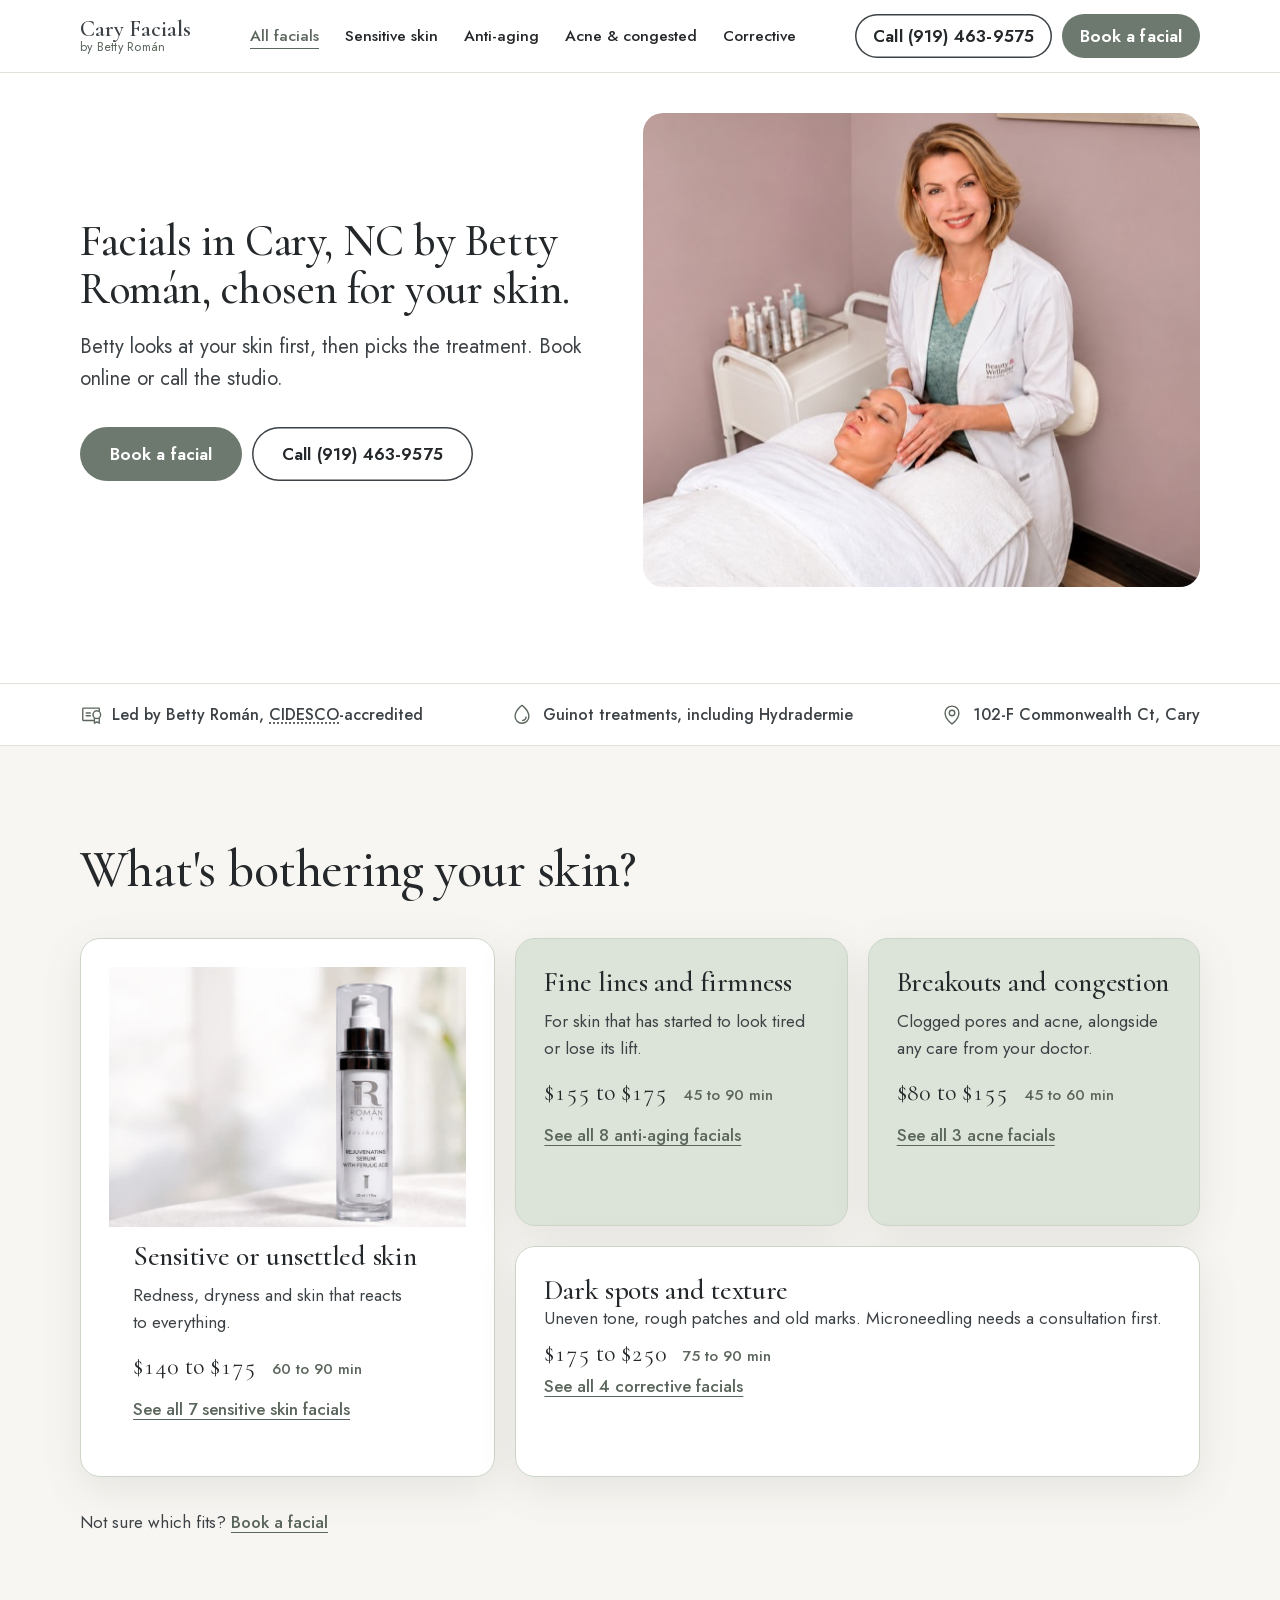
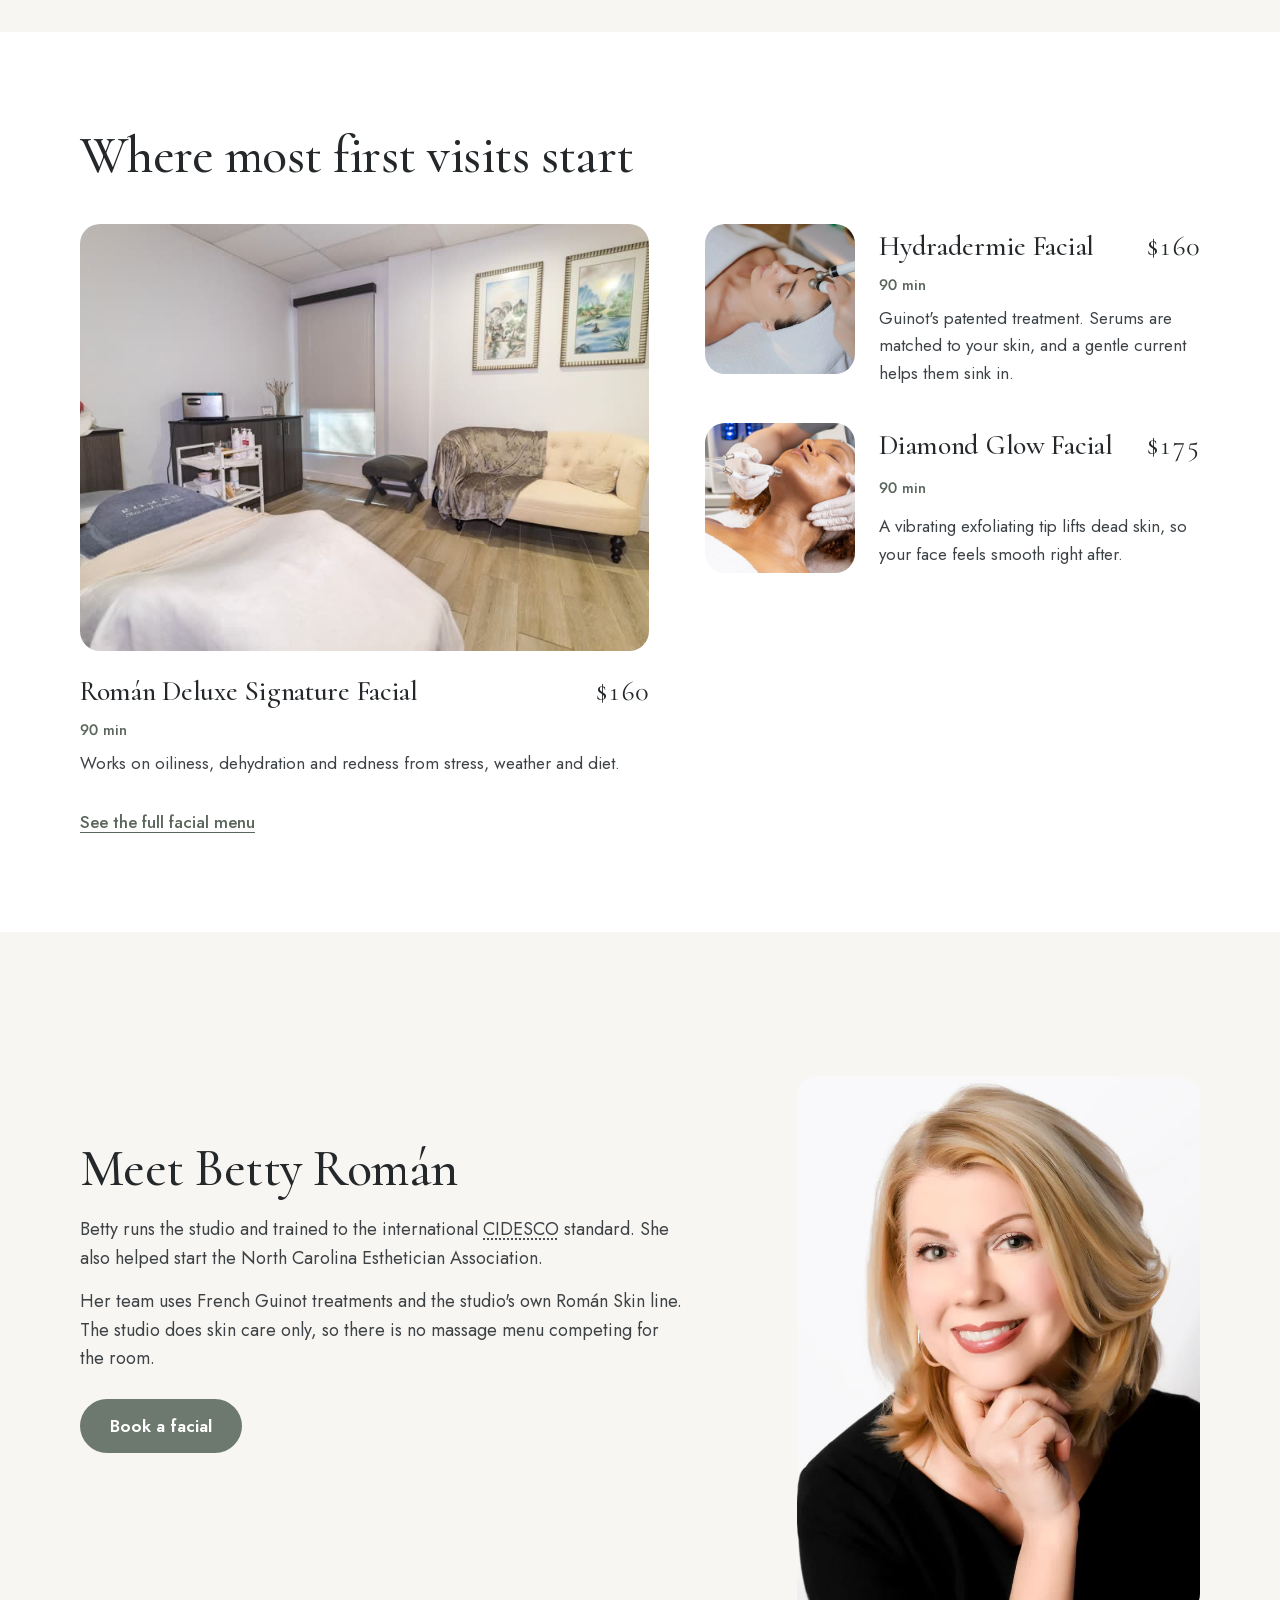
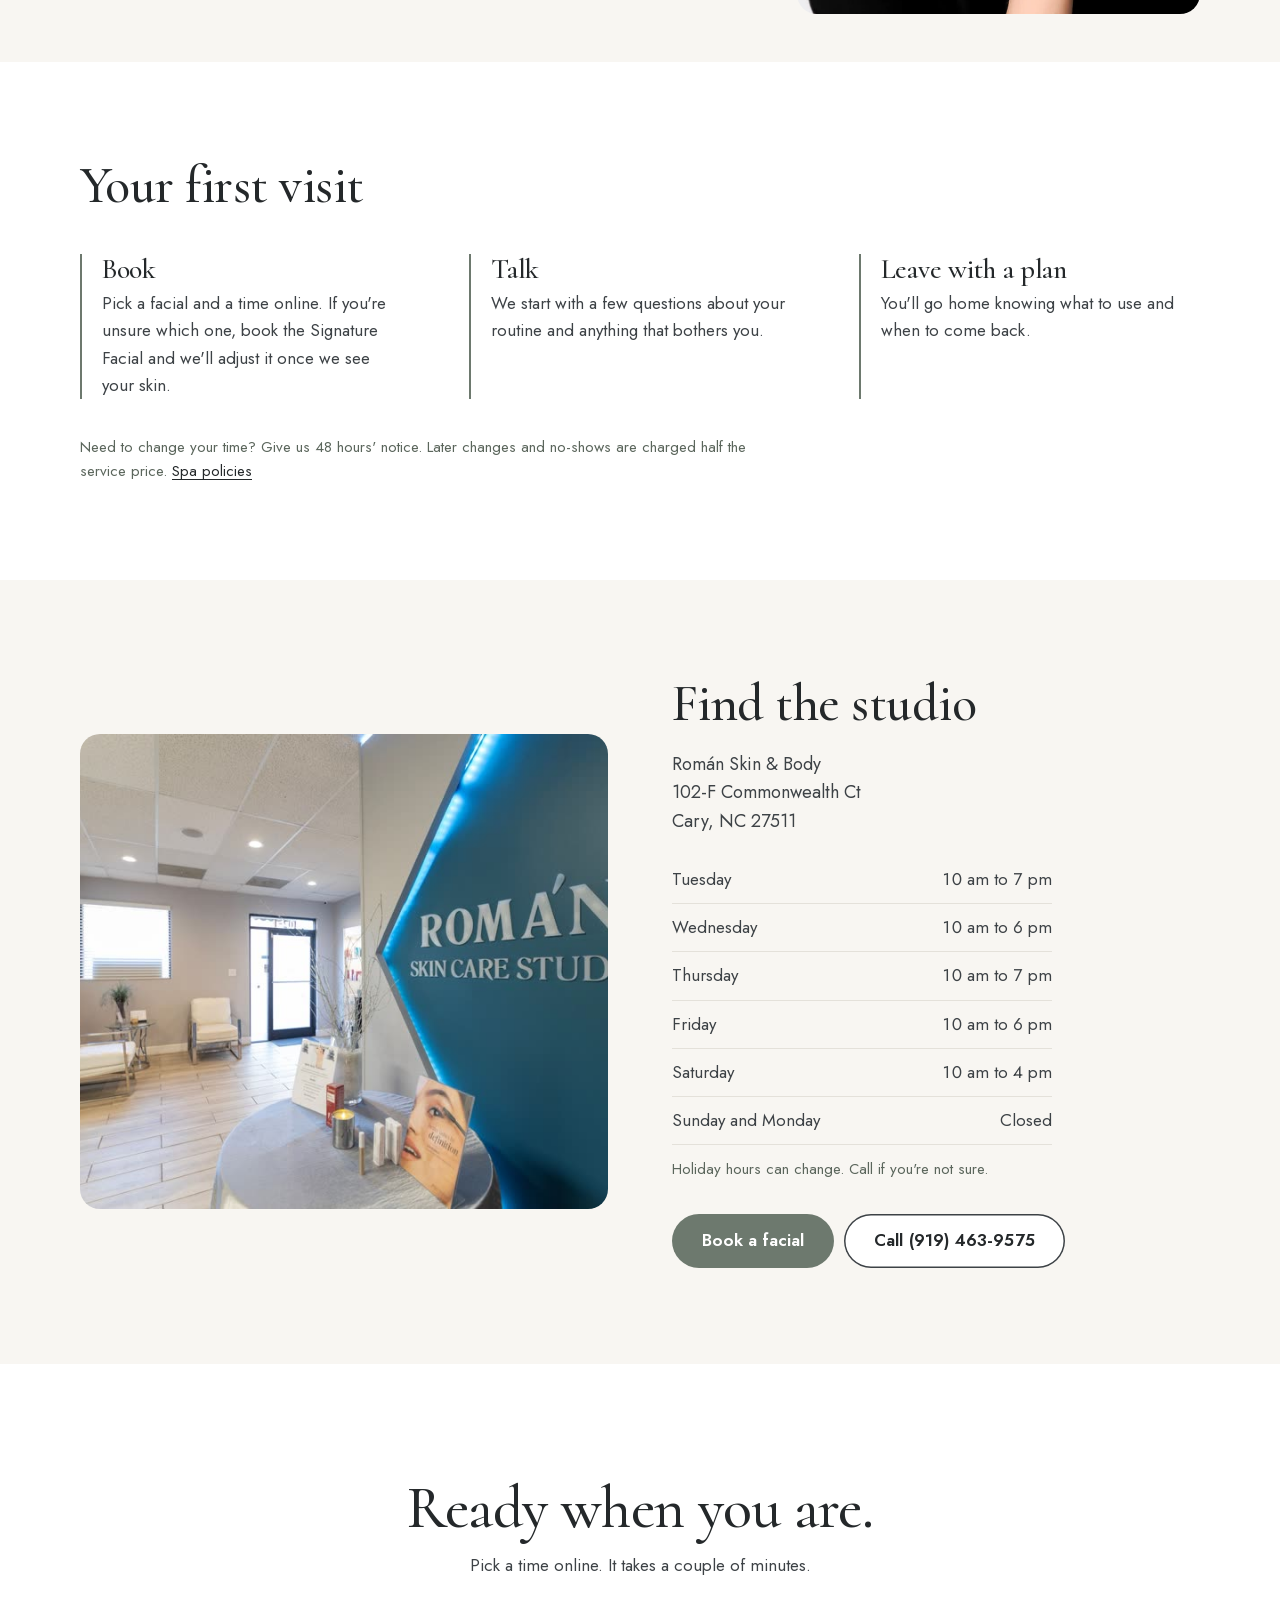
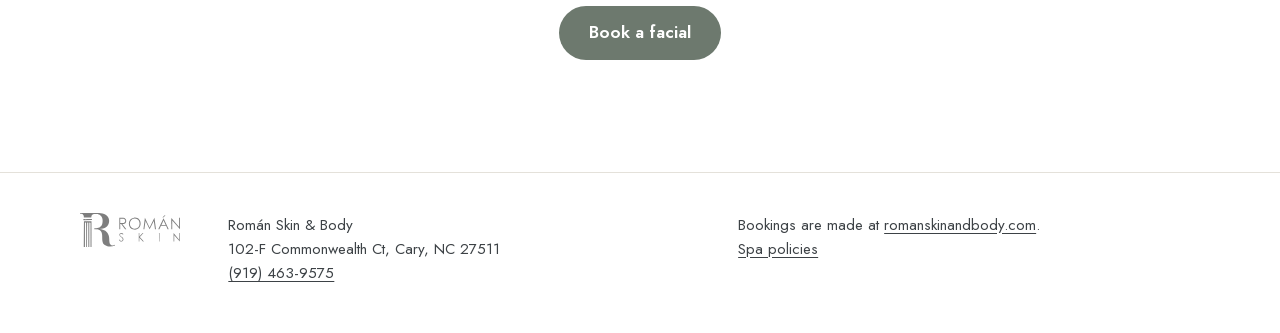
==== index.html @ 6d71d572 "New home hero photo of Betty; rebrand marks to "by Betty Román" - Home hero, preload and og:image us" ====
<!doctype html>
<html lang="en">
<head>
<meta charset="utf-8">
<script async src="https://www.googletagmanager.com/gtag/js?id=G-Q53BD5KMHZ"></script>
<script>window.dataLayer=window.dataLayer||[];function gtag(){dataLayer.push(arguments);}gtag("js",new Date());gtag("config","G-Q53BD5KMHZ");</script>
<meta name="viewport" content="width=device-width, initial-scale=1, viewport-fit=cover">
<title>Facials in Cary, NC | Cary Facials</title>
<meta name="description" content="20 professional facials in Cary, NC for sensitive skin, anti-aging, acne and resurfacing. See times and prices, then book at Román Skin &amp; Body, 102-F Commonwealth Ct.">
<link rel="canonical" href="https://caryfacials.com/">
<meta name="theme-color" content="#FFFFFF">
<meta property="og:type" content="website">
<meta property="og:site_name" content="Cary Facials by Betty Román">
<meta property="og:title" content="Facials in Cary, NC | Cary Facials">
<meta property="og:description" content="20 professional facials in Cary, NC for sensitive skin, anti-aging, acne and resurfacing. See times and prices, then book at Román Skin &amp; Body, 102-F Commonwealth Ct.">
<meta property="og:image" content="https://caryfacials.com/img/betty-facial-1600.jpg">
<meta property="og:url" content="https://caryfacials.com/">
<link rel="icon" href="/favicon.svg" type="image/svg+xml">
<link rel="preload" href="/fonts/cormorant.woff2" as="font" type="font/woff2" crossorigin>
<link rel="preload" href="/fonts/jost.woff2" as="font" type="font/woff2" crossorigin>
<link rel="preload" as="image" href="/img/betty-facial-800.jpg" imagesrcset="/img/betty-facial-800.jpg 800w, /img/betty-facial-1600.jpg 1597w" imagesizes="(min-width: 1024px) 56vw, 100vw">
<link rel="stylesheet" href="/style.css">
<link rel="stylesheet" href="/nav.css">
<script src="/nav.js" defer></script>
<script>document.documentElement.classList.add("js")</script>
<script type="application/ld+json">{"@context": "https://schema.org", "@graph": [{"@type": "WebSite", "@id": "https://caryfacials.com/#website", "name": "Cary Facials by Betty Román", "alternateName": "Cary Facials", "url": "https://caryfacials.com/", "publisher": {"@id": "https://caryfacials.com/#spa"}}, {"@type": "Person", "@id": "https://caryfacials.com/#betty", "name": "Betty Román", "jobTitle": "Founder and esthetician", "image": "https://caryfacials.com/img/betty-roman-800.jpg", "worksFor": {"@id": "https://caryfacials.com/#spa"}}]}</script>
<script type="application/ld+json">{"@context": "https://schema.org", "@type": "DaySpa", "@id": "https://caryfacials.com/#spa", "name": "Román Skin & Body", "url": "https://www.romanskinandbody.com/", "telephone": "+1-919-463-9575", "image": "https://caryfacials.com/img/studio-entrance-1600.jpg", "address": {"@type": "PostalAddress", "streetAddress": "102-F Commonwealth Ct", "addressLocality": "Cary", "addressRegion": "NC", "postalCode": "27511", "addressCountry": "US"}, "openingHoursSpecification": [{"@type": "OpeningHoursSpecification", "dayOfWeek": "Tuesday", "opens": "10:00", "closes": "19:00"}, {"@type": "OpeningHoursSpecification", "dayOfWeek": "Wednesday", "opens": "10:00", "closes": "18:00"}, {"@type": "OpeningHoursSpecification", "dayOfWeek": "Thursday", "opens": "10:00", "closes": "19:00"}, {"@type": "OpeningHoursSpecification", "dayOfWeek": "Friday", "opens": "10:00", "closes": "18:00"}, {"@type": "OpeningHoursSpecification", "dayOfWeek": "Saturday", "opens": "10:00", "closes": "16:00"}], "priceRange": "$80–$250", "hasMap": "https://www.google.com/maps/search/?api=1&query=Rom%C3%A1n+Skin+%26+Body%2C+102-F+Commonwealth+Ct%2C+Cary%2C+NC+27511", "sameAs": ["https://www.facebook.com/romanskinandbody", "https://www.instagram.com/romanskinandbody"]}</script>
</head>
<body>

<!-- Phosphor Icons (regular), copied from @phosphor-icons/core 2.1.1 -->
<svg width="0" height="0" style="position:absolute" aria-hidden="true">
  <symbol id="i-cert" viewBox="0 0 256 256"><path d="M128,136a8,8,0,0,1-8,8H72a8,8,0,0,1,0-16h48A8,8,0,0,1,128,136Zm-8-40H72a8,8,0,0,0,0,16h48a8,8,0,0,0,0-16Zm112,65.47V224A8,8,0,0,1,220,231l-24-13.74L172,231A8,8,0,0,1,160,224V200H40a16,16,0,0,1-16-16V56A16,16,0,0,1,40,40H216a16,16,0,0,1,16,16V86.53a51.880,51.880,0,0,1,0,74.94ZM160,184V161.47A52,52,0,0,1,216,76V56H40V184Zm56-12a51.88,51.88,0,0,1-40,0v38.22l16-9.16a8,8,0,0,1,7.94,0l16,9.16Zm16-48a36,36,0,1,0-36,36A36,36,0,0,0,232,124Z"/></symbol>
  <symbol id="i-drop" viewBox="0 0 256 256"><path d="M174,47.75a254.19,254.19,0,0,0-41.45-38.3,8,8,0,0,0-9.18,0A254.19,254.19,0,0,0,82,47.750C54.51,79.32,40,112.6,40,144a88,88,0,0,0,176,0C216,112.6,201.490,79.32,174,47.75ZM128,216a72.08,72.08,0,0,1-72-72c0-57.23,55.47-105,72-118,16.53,13,72,60.75,72,118A72.08,72.08,0,0,1,128,216Zm55.89-62.66a57.6,57.6,0,0,1-46.56,46.55A8.75,8.75,0,0,1,136,200a8,8,0,0,1-1.32-15.89c16.57-2.79,30.63-16.85,33.44-33.45a8,8,0,0,1,15.78,2.68Z"/></symbol>
  <symbol id="i-pin" viewBox="0 0 256 256"><path d="M128,64a40,40,0,1,0,40,40A40,40,0,0,0,128,64Zm0,64a24,24,0,1,1,24-24A24,24,0,0,1,128,128Zm0-112a88.1,88.1,0,0,0-88,88c0,31.4,14.51,64.68,42,96.25a254.19,254.19,0,0,0,41.45,38.3,8,8,0,0,0,9.18,0A254.19,254.19,0,0,0,174,200.25c27.45-31.57,42-64.85,42-96.25A88.1,88.1,0,0,0,128,16Zm0,206c-16.53-13-72-60.75-72-118a72,72,0,0,1,144,0C200,161.23,144.53,209,128,222Z"/></symbol>
  <symbol id="i-phone" viewBox="0 0 256 256"><path d="M222.37,158.46l-47.11-21.11-.13-.06a16,16,0,0,0-15.17,1.4,8.12,8.12,0,0,0-.75.56L134.87,160c-15.42-7.49-31.34-23.29-38.830-38.51l20.78-24.710c.2-.25.39-.5.57-.77a16,16,0,0,0,1.32-15.06l0-.12L97.54,33.64a16,16,0,0,0-16.62-9.52A56.26,56.26,0,0,0,32,80c0,79.4,64.6,144,144,144a56.26,56.26,0,0,0,55.88-48.92A16,16,0,0,0,222.37,158.46ZM176,208A128.14,128.14,0,0,1,48,80,40.2,40.2,0,0,1,82.87,40a.61.61,0,0,0,0,.12l21,47L83.2,111.86a6.13,6.13,0,0,0-.57.77,16,16,0,0,0-1,15.7c9.06,18.53,27.73,37.06,46.46,46.11a16,16,0,0,0,15.750-1.14,8.44,8.44,0,0,0,.74-.56L168.89,152l47,21.05h0s.08,0,.11,0A40.21,40.21,0,0,1,176,208Z"/></symbol>
</svg>

<a class="skip" href="#main">Skip to content</a>

<header class="top">
  <div class="wrap top-in">
    <a class="mark" href="/"><span class="mark-name">Cary Facials</span><span class="mark-by">by Betty Román</span></a>
    <button class="nav-btn" type="button" aria-expanded="false" aria-controls="site-nav"><svg viewBox="0 0 24 24" aria-hidden="true"><line class="l1" x1="4" y1="8" x2="20" y2="8"/><line class="l2" x1="4" y1="16" x2="20" y2="16"/></svg><span>Menu</span></button>
    <nav class="nav" id="site-nav" aria-label="Facials">
      <ul><li><a href="/" aria-current="page">All facials</a></li><li><a href="/sensitive-skin-facials/">Sensitive skin</a></li><li><a href="/anti-aging-facials/">Anti-aging</a></li><li><a href="/acne-facials/">Acne &amp; congested</a></li><li><a href="/corrective-facials/">Corrective</a></li></ul>
      <div class="nav-cta"><a class="pill pill-line" href="tel:+19194639575" data-call="menu">Call (919) 463-9575</a><a class="pill pill-olive" href="https://www.romanskinandbody.com/pages/book-appointment?utm_source=caryfacials.com&amp;utm_medium=referral" data-book="menu">Book a facial</a></div>
    </nav>
    <div class="top-actions">
      <a class="pill pill-line hide-sm" href="tel:+19194639575" data-call="header">Call (919) 463-9575</a>
      <a class="pill pill-olive hide-sm" href="https://www.romanskinandbody.com/pages/book-appointment?utm_source=caryfacials.com&amp;utm_medium=referral" data-book="header">Book a facial</a>
    </div>
  </div>
</header>

<main id="main">

<section class="hero" id="hero">
  <div class="wrap hero-in">
    <div class="hero-photo rise">
      <img src="/img/betty-facial-800.jpg" srcset="/img/betty-facial-800.jpg 800w, /img/betty-facial-1600.jpg 1597w" sizes="(min-width: 1024px) 56vw, 100vw" width="1597" height="959" alt="Betty Román smiling beside a client during a facial in her Cary treatment room" fetchpriority="high">
    </div>
    <div class="hero-copy rise rise-2">
      <h1>Facials in Cary, NC by Betty Román, chosen for your skin.</h1>
      <p class="lede">Betty looks at your skin first, then picks the treatment. Book online or call the studio.</p>
      <div class="actions">
        <a class="pill pill-olive pill-lg" href="https://www.romanskinandbody.com/pages/book-appointment?utm_source=caryfacials.com&amp;utm_medium=referral" data-book="hero">Book a facial</a>
        <a class="pill pill-line pill-lg" href="tel:+19194639575" data-call="hero"><span class="call-long">Call (919) 463-9575</span><span class="call-short">Call</span></a>
      </div>
    </div>
  </div>
</section>

<section class="creds" aria-label="About the studio">
  <ul class="wrap creds-list">
    <li><svg class="ic" aria-hidden="true"><use href="#i-cert"/></svg><span>Led by Betty Román, <span class="tip" tabindex="0">CIDESCO<span class="tip-text" role="tooltip">CIDESCO is the international esthetics body. Its diploma is among the most rigorous skincare qualifications in the world.</span></span>-accredited</span></li>
    <li><svg class="ic" aria-hidden="true"><use href="#i-drop"/></svg>Guinot treatments, including Hydradermie</li>
    <li><svg class="ic" aria-hidden="true"><use href="#i-pin"/></svg>102-F Commonwealth Ct, Cary</li>
    <!-- Google rating slot: add a 4th <li> with the real rating, review count and a link to the Google profile. Do not use an estimate. -->
  </ul>
</section>

<section class="sec tint" aria-labelledby="needs-h">
  <div class="wrap">
    <h2 id="needs-h">What's bothering your skin?</h2>
    <div class="needs">
      <article class="need need-photo reveal">
        <img src="/img/serum-800.jpg" srcset="/img/serum-800.jpg 800w, /img/serum-1600.jpg 1536w" sizes="(min-width: 1024px) 40vw, 100vw" width="1536" height="1024" alt="" loading="lazy" decoding="async">
        <div class="need-body">
          <h3>Sensitive or unsettled skin</h3>
          <p>Redness, dryness and skin that reacts to everything.</p>
          <p class="facts">$140 to $175 <span>60 to 90 min</span></p>
          <a class="go" href="/sensitive-skin-facials/">See all 7 sensitive skin facials</a>
        </div>
      </article>
      <article class="need reveal">
        <h3>Fine lines and firmness</h3>
        <p>For skin that has started to look tired or lose its lift.</p>
        <p class="facts">$155 to $175 <span>45 to 90 min</span></p>
          <a class="go" href="/anti-aging-facials/">See all 8 anti-aging facials</a>
      </article>
      <article class="need reveal">
        <h3>Breakouts and congestion</h3>
        <p>Clogged pores and acne, alongside any care from your doctor.</p>
        <p class="facts">$80 to $155 <span>45 to 60 min</span></p>
          <a class="go" href="/acne-facials/">See all 3 acne facials</a>
      </article>
      <article class="need need-wide reveal">
        <div>
          <h3>Dark spots and texture</h3>
          <p>Uneven tone, rough patches and old marks. Microneedling needs a consultation first.</p>
          <p class="facts">$175 to $250 <span>75 to 90 min</span></p>
          <a class="go" href="/corrective-facials/">See all 4 corrective facials</a>
        </div>
      </article>
    </div>
    <p class="more">Not sure which fits? <a href="https://www.romanskinandbody.com/pages/book-appointment?utm_source=caryfacials.com&amp;utm_medium=referral" data-book="needs">Book a facial</a></p>
  </div>
</section>

<section class="sec" aria-labelledby="pop-h">
  <div class="wrap">
    <h2 id="pop-h">Where most first visits start</h2>
    <div class="pop">
      <article class="pop-main reveal">
        <img src="/img/facial-room-800.jpg" srcset="/img/facial-room-800.jpg 800w, /img/facial-room-1600.jpg 1600w" sizes="(min-width: 1024px) 50vw, 100vw" width="1600" height="1066" alt="Betty Román's facial room at the Cary studio" loading="lazy" decoding="async">
        <div class="pop-row"><h3>Román Deluxe Signature Facial</h3><p class="price">$160</p></div>
        <p class="mins">90 min</p>
        <p>Works on oiliness, dehydration and redness from stress, weather and diet.</p>
      </article>
      <div class="pop-side">
        <article class="pop-item reveal">
          <img src="/img/hydradermie-800.jpg" width="1600" height="1200" alt="An esthetician using Hydradermie rollers on a client's forehead" loading="lazy" decoding="async">
          <div class="pop-row"><h3>Hydradermie Facial</h3><p class="price">$160</p></div>
          <p class="mins">90 min</p>
          <p>Guinot's patented treatment. Serums are matched to your skin, and a gentle current helps them sink in.</p>
        </article>
        <article class="pop-item reveal">
          <img src="/img/diamond-glow-800.jpg" width="800" height="800" alt="An esthetician using a Diamond Glow wand along a client's jawline" loading="lazy" decoding="async">
          <div class="pop-row"><h3>Diamond Glow Facial</h3><p class="price">$175</p></div>
          <p class="mins">90 min</p>
          <p>A vibrating exfoliating tip lifts dead skin, so your face feels smooth right after.</p>
        </article>
      </div>
    </div>
    <p class="more"><a href="https://www.romanskinandbody.com/pages/spa-menu">See the full facial menu</a></p>
  </div>
</section>

<section class="sec tint" aria-labelledby="betty-h">
  <div class="wrap betty">
    <div class="betty-photo reveal">
      <img src="/img/betty-roman-800.jpg" width="900" height="1350" alt="Portrait of Betty Román, founder of Román Skin &amp; Body" loading="lazy" decoding="async">
    </div>
    <div class="betty-copy">
      <h2 id="betty-h">Meet Betty Román</h2>
      <p>Betty runs the studio and trained to the international <span class="tip" tabindex="0">CIDESCO<span class="tip-text" role="tooltip">CIDESCO is the international esthetics body. Its diploma is among the most rigorous skincare qualifications in the world.</span></span> standard. She also helped start the North Carolina Esthetician Association.</p>
      <p>Her team uses French Guinot treatments and the studio's own Román Skin line. The studio does skin care only, so there is no massage menu competing for the room.</p>
      <a class="pill pill-olive pill-lg" href="https://www.romanskinandbody.com/pages/book-appointment?utm_source=caryfacials.com&amp;utm_medium=referral" data-book="betty">Book a facial</a>
    </div>
  </div>
</section>

<section class="sec" aria-labelledby="first-h">
  <div class="wrap">
    <h2 id="first-h">Your first visit</h2>
    <ol class="steps">
      <li class="reveal"><h3>Book</h3><p>Pick a facial and a time online. If you're unsure which one, book the Signature Facial and we'll adjust it once we see your skin.</p></li>
      <li class="reveal"><h3>Talk</h3><p>We start with a few questions about your routine and anything that bothers you.</p></li>
      <li class="reveal"><h3>Leave with a plan</h3><p>You'll go home knowing what to use and when to come back.</p></li>
    </ol>
    <p class="policy">Need to change your time? Give us 48 hours' notice. Later changes and no-shows are charged half the service price. <a href="https://www.romanskinandbody.com/pages/spa-policies">Spa policies</a></p>
  </div>
</section>

<section class="sec tint" aria-labelledby="visit-h">
  <div class="wrap visit">
    <div class="visit-photo reveal">
      <img src="/img/studio-entrance-800.jpg" srcset="/img/studio-entrance-800.jpg 800w, /img/studio-entrance-1600.jpg 1600w" sizes="(min-width: 1024px) 50vw, 100vw" width="1600" height="1066" alt="Entrance to the Román Skin &amp; Body studio on Commonwealth Ct" loading="lazy" decoding="async">
    </div>
    <div class="visit-copy">
      <h2 id="visit-h">Find the studio</h2>
      <p class="addr"><a href="https://www.google.com/maps/search/?api=1&amp;query=Rom%C3%A1n+Skin+%26+Body%2C+102-F+Commonwealth+Ct%2C+Cary%2C+NC+27511">Román Skin &amp; Body<br>102-F Commonwealth Ct<br>Cary, NC 27511</a></p>
      <table class="hours">
        <caption class="sr">Opening hours</caption>
        <tbody>
          <tr><th scope="row">Tuesday</th><td>10 am to 7 pm</td></tr>
          <tr><th scope="row">Wednesday</th><td>10 am to 6 pm</td></tr>
          <tr><th scope="row">Thursday</th><td>10 am to 7 pm</td></tr>
          <tr><th scope="row">Friday</th><td>10 am to 6 pm</td></tr>
          <tr><th scope="row">Saturday</th><td>10 am to 4 pm</td></tr>
          <tr><th scope="row">Sunday and Monday</th><td>Closed</td></tr>
        </tbody>
      </table>
      <p class="note">Holiday hours can change. Call if you're not sure.</p>
      <div class="actions">
        <a class="pill pill-olive pill-lg" href="https://www.romanskinandbody.com/pages/book-appointment?utm_source=caryfacials.com&amp;utm_medium=referral" data-book="visit">Book a facial</a>
        <a class="pill pill-line pill-lg" href="tel:+19194639575" data-call="visit"><span class="call-long">Call (919) 463-9575</span><span class="call-short">Call</span></a>
      </div>
    </div>
  </div>
</section>

<section class="sec final" id="final" aria-labelledby="final-h">
  <div class="wrap">
    <h2 id="final-h">Ready when you are.</h2>
    <p>Pick a time online. It takes a couple of minutes.</p>
    <a class="pill pill-olive pill-lg" href="https://www.romanskinandbody.com/pages/book-appointment?utm_source=caryfacials.com&amp;utm_medium=referral" data-book="final">Book a facial</a>
  </div>
</section>

</main>

<footer class="foot" id="foot">
  <div class="wrap foot-in">
    <a class="logo" href="https://www.romanskinandbody.com/"><img src="/img/roman-logo.svg" width="118" height="40" alt="Román Skin &amp; Body" loading="lazy"></a>
    <p>Román Skin &amp; Body<br>102-F Commonwealth Ct, Cary, NC 27511<br><a href="tel:+19194639575" data-call="footer">(919) 463-9575</a></p>
    <p>Bookings are made at <a href="https://www.romanskinandbody.com/pages/book-appointment?utm_source=caryfacials.com&amp;utm_medium=referral" data-book="footer">romanskinandbody.com</a>.<br><a href="https://www.romanskinandbody.com/pages/spa-policies">Spa policies</a></p>
  </div>
</footer>

<div class="dock" id="dock" aria-hidden="true">
  <a class="pill pill-olive pill-lg" href="https://www.romanskinandbody.com/pages/book-appointment?utm_source=caryfacials.com&amp;utm_medium=referral" data-book="sticky" tabindex="-1">Book a facial</a>
  <a class="dock-call" href="tel:+19194639575" data-call="sticky" tabindex="-1" aria-label="Call (919) 463-9575"><svg class="ic" aria-hidden="true"><use href="#i-phone"/></svg></a>
</div>

<script>
(function () {
  // Analytics: one listener for every booking and call link.
  document.addEventListener("click", function (e) {
    var a = e.target.closest("a[data-book], a[data-call]");
    if (!a || typeof gtag !== "function") return;
    if (a.dataset.book) gtag("event", "book_click", { location: a.dataset.book });
    else gtag("event", "call_click", { location: a.dataset.call });
  });

  if (!("IntersectionObserver" in window)) return;

  // Fade cards in once as they enter the viewport.
  var io = new IntersectionObserver(function (entries) {
    entries.forEach(function (en) {
      if (en.isIntersecting) { en.target.classList.add("in"); io.unobserve(en.target); }
    });
  }, { rootMargin: "0px 0px -10% 0px" });
  document.querySelectorAll(".reveal").forEach(function (el) { io.observe(el); });

  // CIDESCO tooltips: fixed-position so the scrolling creds strip can't clip them; kept inside the viewport.
document.querySelectorAll(".tip").forEach(function (t) {
  var tx = t.querySelector(".tip-text");
  function fit() {
    var r = t.getBoundingClientRect(), vw = document.documentElement.clientWidth;
    tx.style.left = Math.max(12, Math.min(r.left, vw - 12 - tx.offsetWidth)) + "px";
    tx.style.top = (r.top - tx.offsetHeight - 8) + "px";
  }
  t.addEventListener("mouseenter", fit);
  t.addEventListener("focus", fit);
});
addEventListener("scroll", function () { var a = document.activeElement; if (a && a.classList.contains("tip")) a.blur(); }, { passive: true });
// Mobile booking bar: show once the hero is gone, hide over the final CTA and footer.
  var dock = document.getElementById("dock");
  var state = { hero: true, end: false };
  function sync() {
    var on = !state.hero && !state.end;
    dock.classList.toggle("on", on);
    dock.setAttribute("aria-hidden", on ? "false" : "true");
    dock.querySelectorAll("a").forEach(function (a) { a.tabIndex = on ? 0 : -1; });
  }
  new IntersectionObserver(function (en) { state.hero = en[0].isIntersecting; sync(); })
    .observe(document.getElementById("hero"));
  var endSeen = new Set();
  var endIo = new IntersectionObserver(function (entries) {
    entries.forEach(function (en) { en.isIntersecting ? endSeen.add(en.target) : endSeen.delete(en.target); });
    state.end = endSeen.size > 0; sync();
  });
  endIo.observe(document.getElementById("final"));
  endIo.observe(document.getElementById("foot"));
})();
</script>
</body>
</html>
---- style.css ----
/* Shared site styles (home + category pages). Mobile first; desktop from 1024px. */

@font-face {
  font-family: "Cormorant";
  src: url("/fonts/cormorant.woff2") format("woff2");
  font-weight: 300 700;
  font-display: swap;
}
@font-face {
  font-family: "Jost";
  src: url("/fonts/jost.woff2") format("woff2");
  font-weight: 100 900;
  font-display: swap;
}

:root {
  --white: #FFFFFF;
  --ivory: #F8F6F2;
  --mist: #E9EDE6;
  --line: #E4E1DA;
  --ink: #3D4246;
  --ink-deep: #24282A;
  --olive: #6D796E;        /* published brand olive: buttons and large type only */
  --olive-text: #5B665C;   /* olive at body-text size (5.6:1) */
  --olive-hover: #4A544B;
  --serif: "Cormorant", "Cormorant Garamond", Georgia, serif;
  --sans: "Jost", Futura, "Avenir Next", system-ui, sans-serif;
  --gutter: 20px;
  --sec: 56px;
  --r: 20px;
  --ease: cubic-bezier(.16, 1, .3, 1);
}

*, *::before, *::after { box-sizing: border-box; }
html { -webkit-text-size-adjust: 100%; scroll-padding-top: 80px; }
body {
  margin: 0;
  background: var(--white);
  color: var(--ink);
  font: 400 1.0625rem/1.6 var(--sans);
  -webkit-font-smoothing: antialiased;
}
img { display: block; max-width: 100%; height: auto; }
a { color: inherit; }
h1, h2, h3 {
  font-family: var(--serif);
  font-weight: 500;
  color: var(--ink-deep);
  line-height: 1.08;
  letter-spacing: -0.01em;
  margin: 0;
  text-wrap: balance;
}
p { margin: 0; text-wrap: pretty; }
::selection { background: var(--mist); }
:focus-visible { outline: 2px solid var(--ink-deep); outline-offset: 3px; }

.wrap { width: 100%; max-width: 1200px; margin-inline: auto; padding-inline: var(--gutter); }
.sr { position: absolute; width: 1px; height: 1px; overflow: hidden; clip: rect(0 0 0 0); white-space: nowrap; }
.skip { position: absolute; left: 12px; top: -60px; z-index: 30; background: var(--ink-deep); color: var(--white); padding: 10px 16px; border-radius: 999px; }
.skip:focus { top: 12px; }
.ic { width: 22px; height: 22px; flex: none; fill: var(--olive-text); }

/* Pills. White on brand olive #6D796E is 4.55:1 (passes WCAG AA).
   On ivory it drops to 4.2:1, so olive text on ivory uses --olive-text. */
.pill {
  display: inline-flex; align-items: center; justify-content: center;
  min-height: 48px; padding: 0 22px;
  border-radius: 999px;
  font: 600 1.0625rem/1 var(--sans);
  letter-spacing: 0.005em;
  text-decoration: none; white-space: nowrap;
  transition: background-color .2s var(--ease), color .2s var(--ease), transform .15s var(--ease);
}
.pill:active { transform: scale(0.98); }
.pill-lg { min-height: 54px; padding: 0 30px; }
.pill-olive { background: var(--olive); color: var(--white); }
.pill-olive:hover { background: var(--olive-hover); }
.pill-line { background: var(--white); color: var(--ink-deep); box-shadow: inset 0 0 0 1.5px var(--ink); }
.pill-line:hover { background: var(--mist); }
.call-short { display: none; }

/* Header */
.top {
  position: sticky; top: 0; z-index: 20;
  background: rgb(255 255 255 / .92);
  -webkit-backdrop-filter: saturate(160%) blur(12px);
  backdrop-filter: saturate(160%) blur(12px);
  border-bottom: 1px solid var(--line);
}
.top-in { display: flex; align-items: center; justify-content: space-between; height: 64px; gap: 12px; }
.mark { display: flex; flex-direction: column; text-decoration: none; line-height: 1.1; color: var(--ink); }
.mark-name { font: 600 1.45rem/1 var(--serif); }
.mark-by { font-size: .78rem; color: var(--olive-text); letter-spacing: .02em; }
.top-actions { display: flex; gap: 10px; }
.top .pill { min-height: 44px; padding: 0 18px; }
.hide-sm { display: none; }

/* Hero */
.hero { padding: 16px 0 var(--sec); }
.hero-in { display: grid; gap: 22px; }
.hero-photo img {
  width: 100%; aspect-ratio: 16 / 10; object-fit: cover; object-position: 68% 40%;
  border-radius: var(--r);
}
h1 { font-size: clamp(2.1rem, 7.6vw, 3rem); }
.lede { margin-top: 12px; font-size: 1.125rem; max-width: 30em; }
.actions { display: flex; flex-direction: column; gap: 10px; margin-top: 22px; }

/* Credentials */
.creds { border-block: 1px solid var(--line); }
.creds-list {
  list-style: none; margin: 0 auto; padding-block: 14px;
  display: flex; gap: 10px; overflow-x: auto; scroll-snap-type: x mandatory;
  scrollbar-width: none;
}
.creds-list::-webkit-scrollbar { display: none; }
.creds-list li {
  flex: none; scroll-snap-align: start;
  display: flex; align-items: center; gap: 10px;
  padding: 10px 16px; border-radius: 999px; background: var(--ivory);
  font-size: 0.95rem; font-weight: 500; white-space: nowrap;
}

/* Tap/hover/focus tooltip (focusable span, so a tap on mobile opens it) */
.tip { text-decoration: underline dotted; text-underline-offset: 3px; cursor: pointer; }
.tip-text {
  position: fixed; left: 0; top: 0; z-index: 30;
  width: max-content; max-width: min(260px, 70vw); padding: 10px 14px; border-radius: 12px;
  background: var(--ink-deep); color: var(--white); font: 400 .875rem/1.45 var(--sans); white-space: normal;
  opacity: 0; visibility: hidden; transition: opacity .15s;
}
.tip:hover .tip-text, .tip:focus .tip-text { opacity: 1; visibility: visible; }

/* Sections */
.sec { padding-block: var(--sec); }
.tint { background: var(--ivory); }
h2 { font-size: clamp(2.1rem, 6.5vw, 3.25rem); margin-bottom: 28px; }
h3 { font-size: 1.75rem; }
.facts, .mins, .price { font-variant-numeric: tabular-nums; white-space: nowrap; }

/* Skin needs */
.needs { display: grid; gap: 14px; }
.need {
  display: flex; flex-direction: column; align-items: flex-start; gap: 10px;
  padding: 24px; border-radius: var(--r);
  background: #DCE3D8; /* deeper sage so it separates from the ivory section; olive-text still 4.58:1 */
  border: 1px solid #CCD5C8;
  box-shadow: 0 12px 40px rgb(91 102 92 / .12);
}
.need .facts { font-family: var(--serif); font-size: 1.5rem; color: var(--ink-deep); margin-top: 2px; }
.need .facts span { font: 500 0.95rem var(--sans); color: var(--olive-text); margin-left: 10px; }
.need-photo { padding: 0; overflow: hidden; background: var(--white); }
.need-photo img { width: 100%; aspect-ratio: 16 / 9; object-fit: cover; }
.need-photo .need-body { padding: 4px 24px 24px; display: flex; flex-direction: column; align-items: flex-start; gap: 10px; }
.need-wide { background: var(--white); }

/* Popular facials */
.pop { display: grid; gap: 36px; }
.pop-side { display: grid; gap: 36px; }
.pop img { width: 100%; aspect-ratio: 3 / 2; object-fit: cover; border-radius: var(--r); margin-bottom: 18px; }
.pop-row { display: flex; justify-content: space-between; align-items: baseline; gap: 16px; }
.pop .price { font-family: var(--serif); font-size: 1.75rem; color: var(--ink-deep); }
.pop .mins { color: var(--olive-text); font-weight: 500; font-size: 0.95rem; margin: 4px 0 8px; }
.pop article > p:not(.mins) { max-width: 34em; }
.pop-item { padding-top: 28px; border-top: 1px solid var(--line); }
.pop-item:has(img) { padding-top: 0; border-top: 0; }
.more { margin-top: 32px; }
.more a { color: var(--olive-text); font-weight: 500; text-underline-offset: 4px; }

/* Betty */
.betty { display: grid; gap: 28px; }
.betty-photo img { width: 100%; max-width: 420px; aspect-ratio: 3 / 4; object-fit: cover; object-position: top; border-radius: var(--r); }
.betty-copy p { max-width: 34em; }
.betty-copy p + p { margin-top: 14px; }
.betty-copy .pill { margin-top: 26px; }
.betty h2 { margin-bottom: 18px; }

/* First visit */
.steps { list-style: none; margin: 0; padding: 0; display: grid; gap: 28px; }
.steps li { padding-left: 20px; border-left: 2px solid var(--olive); }
.steps h3 { margin-bottom: 6px; }
.policy { margin-top: 36px; font-size: 0.95rem; color: var(--olive-text); max-width: 46em; }
.policy a { color: var(--ink-deep); text-underline-offset: 3px; }

/* Visit */
.visit { display: grid; gap: 28px; }
.visit-photo img { width: 100%; aspect-ratio: 3 / 2; object-fit: cover; border-radius: var(--r); }
.visit h2 { margin-bottom: 18px; }
.addr a { text-decoration: none; font-size: 1.125rem; }
.addr a:hover { text-decoration: underline; text-underline-offset: 3px; }
.hours { border-collapse: collapse; margin-top: 20px; width: 100%; max-width: 380px; font-variant-numeric: tabular-nums; }
.hours th, .hours td { padding: 10px 0; text-align: left; font-weight: 400; border-bottom: 1px solid var(--line); }
.hours td { text-align: right; white-space: nowrap; }
.note { margin-top: 12px; font-size: 0.95rem; color: var(--olive-text); }

/* Final CTA */
.final { text-align: center; padding-block: calc(var(--sec) + 16px); }
.final h2 { margin-bottom: 12px; }
.final p { margin-bottom: 26px; }

/* Footer */
.foot { border-top: 1px solid var(--line); padding: 40px 0 120px; font-size: 0.95rem; }
.foot-in { display: grid; gap: 20px; }
.foot a { text-underline-offset: 3px; }
.foot .logo { justify-self: start; }
.foot .logo img { display: block; height: 34px; width: auto; }

/* Mobile booking dock */
.dock {
  position: fixed; inset: auto 0 0 0; z-index: 25;
  display: flex; gap: 10px; align-items: center;
  padding: 10px var(--gutter) calc(10px + env(safe-area-inset-bottom));
  background: var(--white); border-top: 1px solid var(--line);
  transform: translateY(100%);
  visibility: hidden;
  transition: transform .35s var(--ease), visibility 0s linear .35s;
}
.dock.on { transform: none; visibility: visible; transition: transform .35s var(--ease); }
.dock .pill { flex: 1; }
.dock-call {
  flex: none; width: 54px; height: 54px; border-radius: 999px;
  display: grid; place-items: center; box-shadow: inset 0 0 0 1.5px var(--ink);
}
.dock-call .ic { fill: var(--ink-deep); }

/* Motion (skipped entirely for reduced motion) */
@media (prefers-reduced-motion: no-preference) {
  .rise { animation: rise .6s var(--ease) both; }
  .rise-2 { animation-delay: .08s; }
  .js .reveal { opacity: 0; transform: translateY(16px); transition: opacity .6s var(--ease), transform .6s var(--ease); }
  .js .reveal.in { opacity: 1; transform: none; }
  .needs .reveal:nth-child(2), .steps .reveal:nth-child(2) { transition-delay: .06s; }
  .needs .reveal:nth-child(3), .steps .reveal:nth-child(3) { transition-delay: .12s; }
  .needs .reveal:nth-child(4) { transition-delay: .18s; }
  /* Soft light sweep on the sticky booking pill: one pass, then a long rest */
  .dock .pill-olive { position: relative; overflow: hidden; isolation: isolate; }
  .dock .pill-olive::after {
    content: ""; position: absolute; inset: 0; z-index: -1; pointer-events: none;
    background: linear-gradient(105deg, transparent 35%, rgb(255 255 255 / .35) 50%, transparent 65%);
    transform: translateX(-100%);
    animation: sheen 6.5s cubic-bezier(.4, 0, .2, 1) 1s infinite;
  }
}
@keyframes rise { from { opacity: 0; transform: translateY(12px); } }
@keyframes sheen { 0% { transform: translateX(-100%); } 40%, 100% { transform: translateX(100%); } }
@media (prefers-reduced-motion: reduce) {
  .dock, .dock.on, .pill { transition: none; }
}

/* Very small phones */
@media (max-width: 359px) {
  :root { --gutter: 16px; }
  .call-long { display: none; }
  .call-short { display: inline; }
  .top .pill { padding: 0 14px; }
}

/* Tablet */
@media (min-width: 640px) {
  :root { --gutter: 32px; }
  .actions { flex-direction: row; flex-wrap: wrap; }
  .needs { grid-template-columns: 1fr 1fr; }
  .need-photo, .need-wide { grid-column: 1 / -1; }
  .steps { grid-template-columns: repeat(3, 1fr); }
}

/* Desktop */
@media (min-width: 1024px) {
  :root { --gutter: 40px; --sec: 96px; }
  .top-in { height: 72px; }
  .hide-sm { display: inline-flex; }
  .dock { display: none; }
  .foot { padding-bottom: 48px; }

  .hero { padding: 40px 0 var(--sec); }
  .hero-in { grid-template-columns: 1fr 1.1fr; gap: 56px; align-items: center; }
  h1 { font-size: clamp(2.75rem, 3.4vw, 3.5rem); }
  .hero-photo { order: 2; }
  .hero-photo img { aspect-ratio: 4 / 3.4; max-height: min(620px, 74vh); }
  .lede { font-size: 1.25rem; margin-top: 18px; }
  .actions { margin-top: 32px; }

  .creds-list { justify-content: space-between; padding-block: 18px; overflow: visible; }
  .creds-list li { background: none; padding: 0; font-size: 1rem; }

  h2 { margin-bottom: 40px; }

  .needs { grid-template-columns: 1.25fr 1fr 1fr; grid-template-rows: auto auto; gap: 20px; }
  .need-photo { grid-column: 1; grid-row: 1 / span 2; }
  .need-photo img { aspect-ratio: auto; flex: 1; min-height: 260px; }
  .need-photo { display: flex; flex-direction: column; }
  .need-wide { grid-column: 2 / span 2; grid-row: 2; }
  .need { padding: 28px; }

  .pop { grid-template-columns: 1.15fr 1fr; gap: 56px; align-items: start; }
  .pop-main img { aspect-ratio: 4 / 3; }
  .pop-item:has(img) { display: grid; grid-template-columns: 150px 1fr; column-gap: 24px; }
  .pop-item:has(img) img { grid-row: 1 / span 3; aspect-ratio: 1; margin: 0; }

  .betty { grid-template-columns: 1.6fr 1fr; gap: 72px; align-items: center; }
  .betty-photo { order: 2; }
  .betty-photo img { max-width: none; transform: translateY(48px); }
  .betty-copy p { font-size: 1.125rem; }

  .steps { gap: 48px; }

  .visit { grid-template-columns: 1fr 1fr; gap: 64px; align-items: center; }
  .visit-photo img { aspect-ratio: 4 / 3.6; }

  .final h2 { font-size: 3.75rem; }

  .foot-in { grid-template-columns: auto 1fr 1fr; gap: 48px; align-items: start; }
}

/* Home: each skin-need card links to its category page; the link stretches over the card. */
.need { position: relative; }
.need .go { color: var(--olive-text); font-weight: 500; text-underline-offset: 4px; }
.need .go::after { content: ""; position: absolute; inset: 0; border-radius: inherit; }
.need:hover .go { color: var(--ink-deep); }
.need .go:focus-visible { outline: none; }
.need:has(.go:focus-visible) { outline: 2px solid var(--ink-deep); outline-offset: 3px; }
---- nav.css ----
/* Site nav, shared by / and the category pages.
   Phones: Menu button opens a stacked panel under the sticky header.
   1024px and up: the same links sit inline in the header.
   Tokens fall back across the three page stylesheets (style.css / page.css). */

.nav-btn {
  display: inline-flex; align-items: center; gap: 8px;
  min-height: 44px; padding: 0 14px 0 11px; margin-left: auto;
  border: 0; border-radius: 999px; background: transparent;
  font: 500 1rem/1 var(--sans, var(--body)); color: var(--ink-deep, var(--ink));
  cursor: pointer;
  transition: background-color .2s var(--ease);
}
.nav-btn:hover { background: var(--mist); }
.nav-btn svg { width: 22px; height: 22px; fill: none; stroke: currentColor; stroke-width: 1.6; stroke-linecap: round; }
.nav-btn line { transform-origin: 12px 12px; transition: transform .25s var(--ease); }
.nav-btn[aria-expanded="true"] .l1 { transform: rotate(45deg) translateY(4px); }
.nav-btn[aria-expanded="true"] .l2 { transform: rotate(-45deg) translateY(-4px); }

.nav { display: none; }
.nav.open {
  display: block;
  position: absolute; top: 100%; left: 0; right: 0;
  max-height: calc(100dvh - 64px); overflow-y: auto;
  padding: 4px var(--gutter) 24px;
  background: #fff;
  border-bottom: 1px solid var(--line, var(--rule));
  box-shadow: 0 18px 30px -24px rgb(36 40 42 / .35);
}
.nav ul { list-style: none; margin: 0; padding: 0; }
.nav li + li a { border-top: 1px solid var(--line, var(--rule)); }
.nav ul a {
  display: flex; align-items: center; justify-content: space-between; gap: 12px;
  min-height: 56px;
  text-decoration: none;
  font: 500 1.5rem/1.1 var(--serif, var(--display));
  color: var(--ink-deep, var(--ink));
}
.nav ul a::after { content: "\2192"; font: 400 1.1rem/1 var(--sans, var(--body)); color: var(--olive-text, var(--olive-ink)); }
.nav ul a[aria-current="page"] { color: var(--olive-text, var(--olive-ink)); }
.nav ul a[aria-current="page"]::after { content: "You are here"; font-size: .8rem; letter-spacing: .02em; }
.nav-cta { display: grid; gap: 10px; margin-top: 16px; }
.nav-cta .pill { justify-content: center; min-height: 48px; }

@media (max-width: 399px) {
  .nav-btn { padding: 0 11px; }
  .nav-btn span { position: absolute; width: 1px; height: 1px; overflow: hidden; clip: rect(0 0 0 0); white-space: nowrap; }
}

.mark { flex: none; }

/* Narrow desktop: five links + logo + both pills don't fit, so the header Call pill waits until 1280px. */
@media (min-width: 1024px) and (max-width: 1279px) {
  .top-actions [data-call], .bar-actions a[href^="tel:"] { display: none; }
}

@media (min-width: 1024px) {
  .nav-btn, .nav-cta { display: none; }
  .nav, .nav.open {
    display: block; position: static; margin-inline: auto;
    max-height: none; overflow: visible; padding: 0;
    background: none; border: 0; box-shadow: none;
  }
  .nav ul { display: flex; gap: 2px; }
  .nav li + li a { border-top: 0; }
  .nav ul a {
    position: relative;
    min-height: 44px; padding: 0 12px;
    font: 500 .98rem/1 var(--sans, var(--body));
    white-space: nowrap;
  }
  .nav ul a::after, .nav ul a[aria-current="page"]::after {
    content: ""; position: absolute; left: 12px; right: 12px; bottom: 9px;
    height: 1.5px; background: currentColor;
    transform: scaleX(0); transform-origin: left;
    transition: transform .3s var(--ease);
  }
  .nav ul a:hover { color: var(--olive-text, var(--olive-ink)); }
  .nav ul a:hover::after, .nav ul a[aria-current="page"]::after { transform: scaleX(1); }
}

@media (prefers-reduced-motion: reduce) {
  .nav-btn line, .nav ul a::after { transition: none; }
}
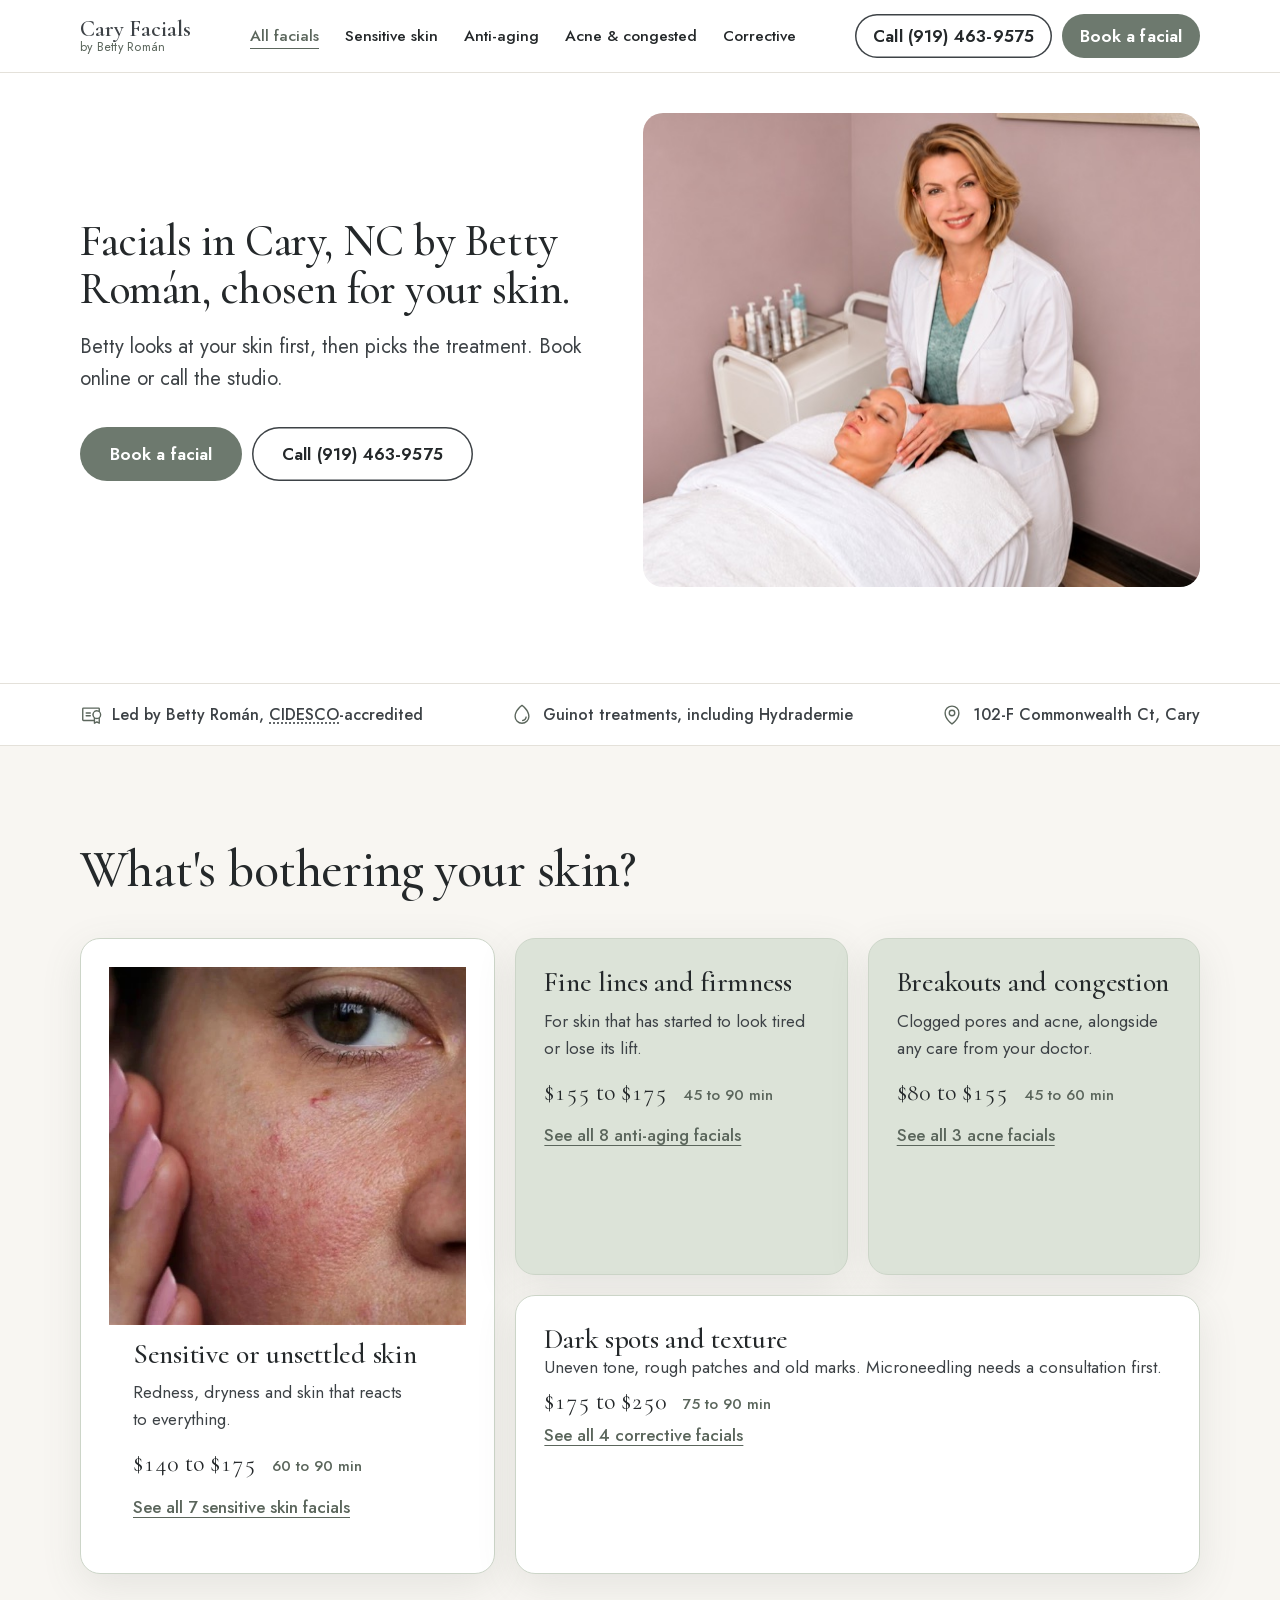
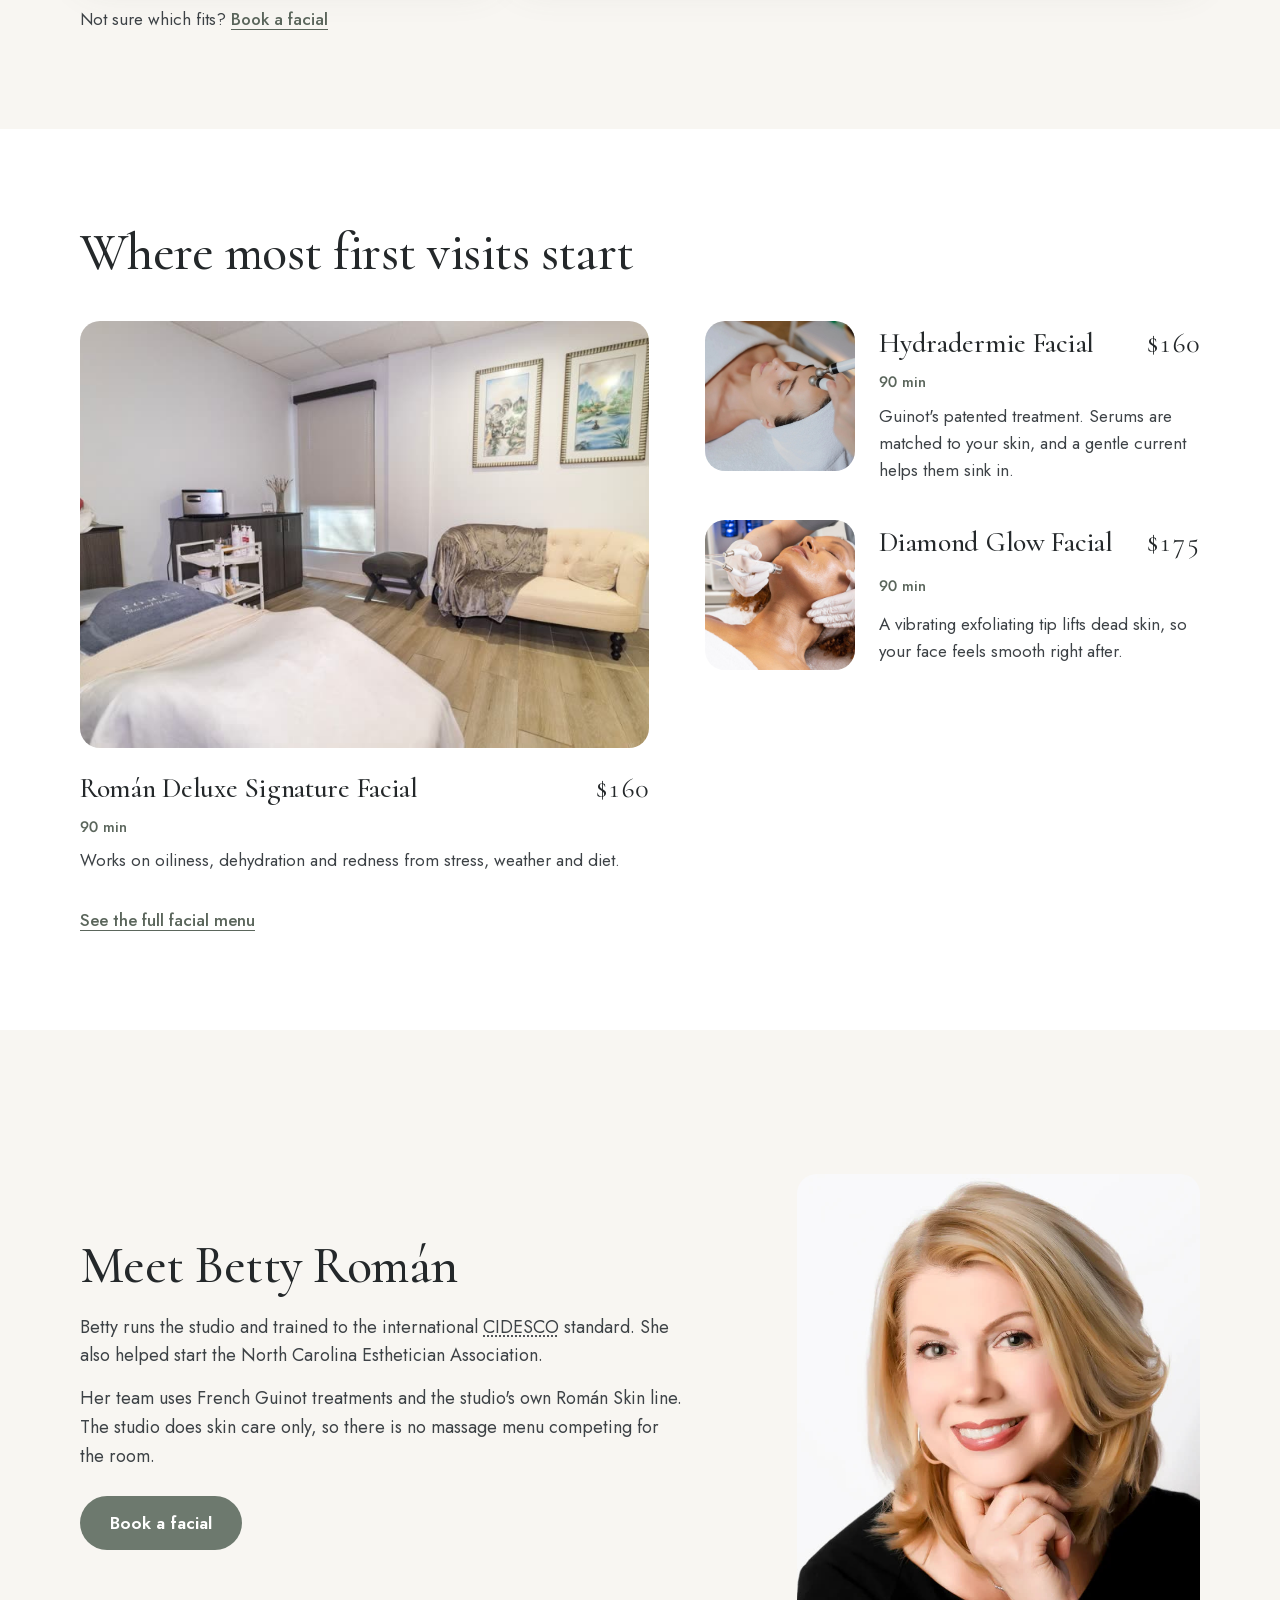
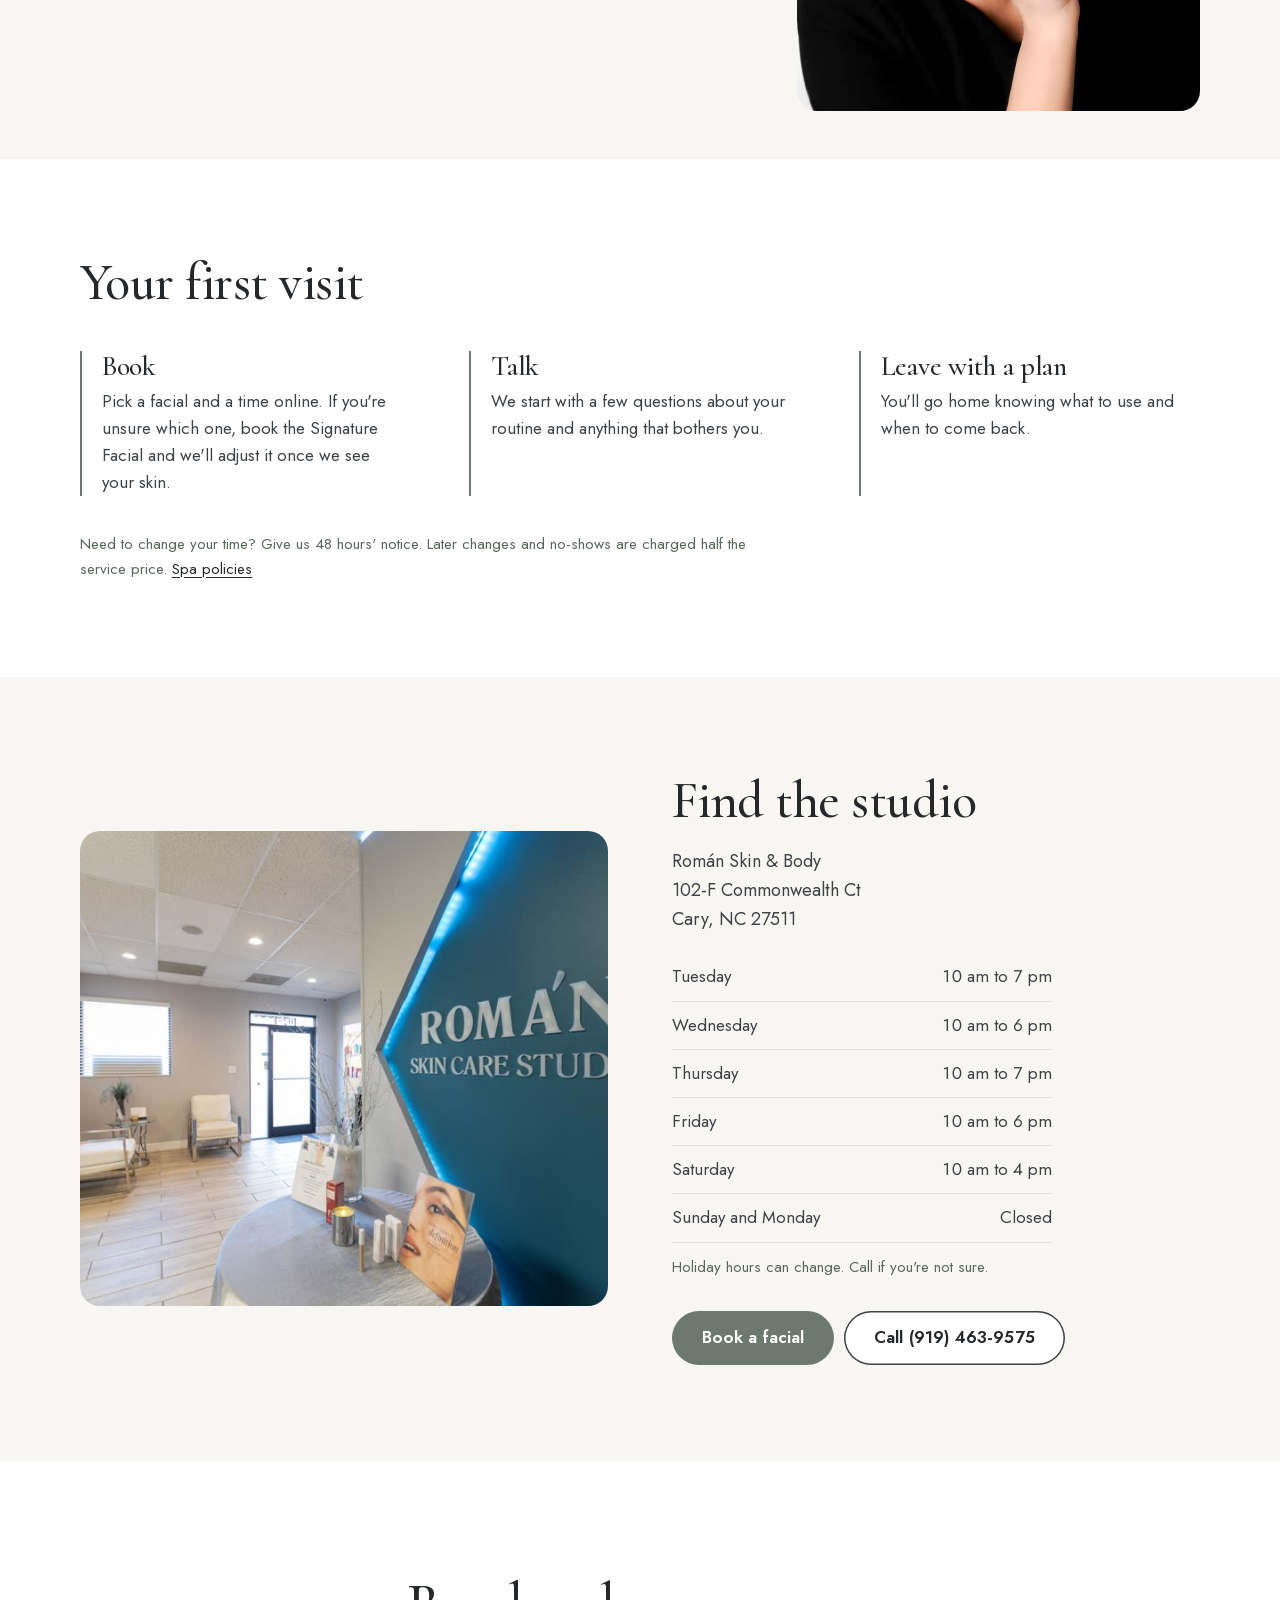
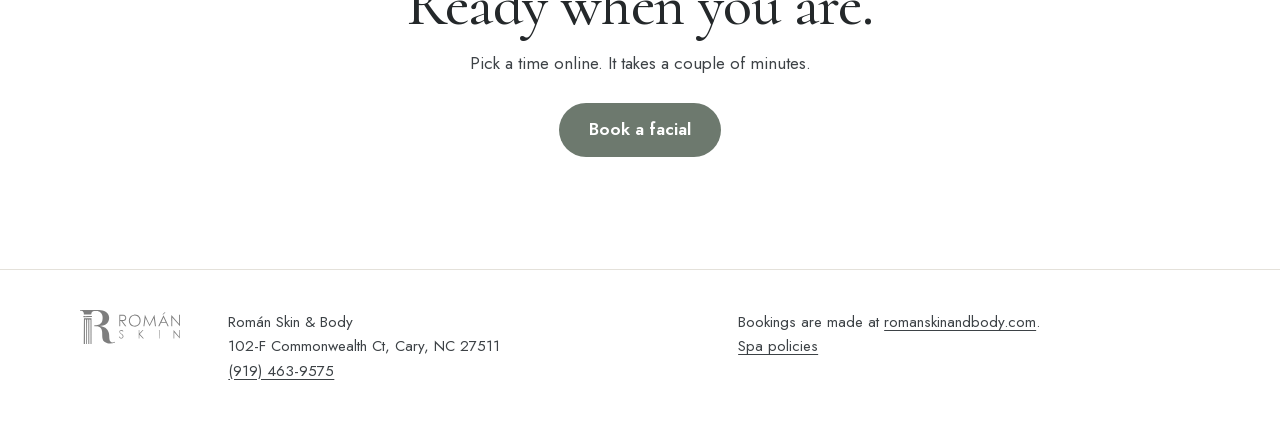
==== commit 2025f2e2: "Home: redness close-up on sensitive-skin card instead of serum photo Co-Authored-By: Claude Opus 5.5" ====
--- a/index.html
+++ b/index.html
@@ -85,7 +85,7 @@
     <h2 id="needs-h">What's bothering your skin?</h2>
     <div class="needs">
       <article class="need need-photo reveal">
-        <img src="/img/serum-800.jpg" srcset="/img/serum-800.jpg 800w, /img/serum-1600.jpg 1536w" sizes="(min-width: 1024px) 40vw, 100vw" width="1536" height="1024" alt="" loading="lazy" decoding="async">
+        <img src="/img/sensitive-redness-533.jpg" width="533" height="533" alt="Close-up of redness and irritation on a cheek" loading="lazy" decoding="async">
         <div class="need-body">
           <h3>Sensitive or unsettled skin</h3>
           <p>Redness, dryness and skin that reacts to everything.</p>
--- a/style.css
+++ b/style.css
@@ -151,7 +151,7 @@
 .need .facts { font-family: var(--serif); font-size: 1.5rem; color: var(--ink-deep); margin-top: 2px; }
 .need .facts span { font: 500 0.95rem var(--sans); color: var(--olive-text); margin-left: 10px; }
 .need-photo { padding: 0; overflow: hidden; background: var(--white); }
-.need-photo img { width: 100%; aspect-ratio: 16 / 9; object-fit: cover; }
+.need-photo img { width: 100%; aspect-ratio: 16 / 9; object-fit: cover; object-position: 50% 20%; }
 .need-photo .need-body { padding: 4px 24px 24px; display: flex; flex-direction: column; align-items: flex-start; gap: 10px; }
 .need-wide { background: var(--white); }
 
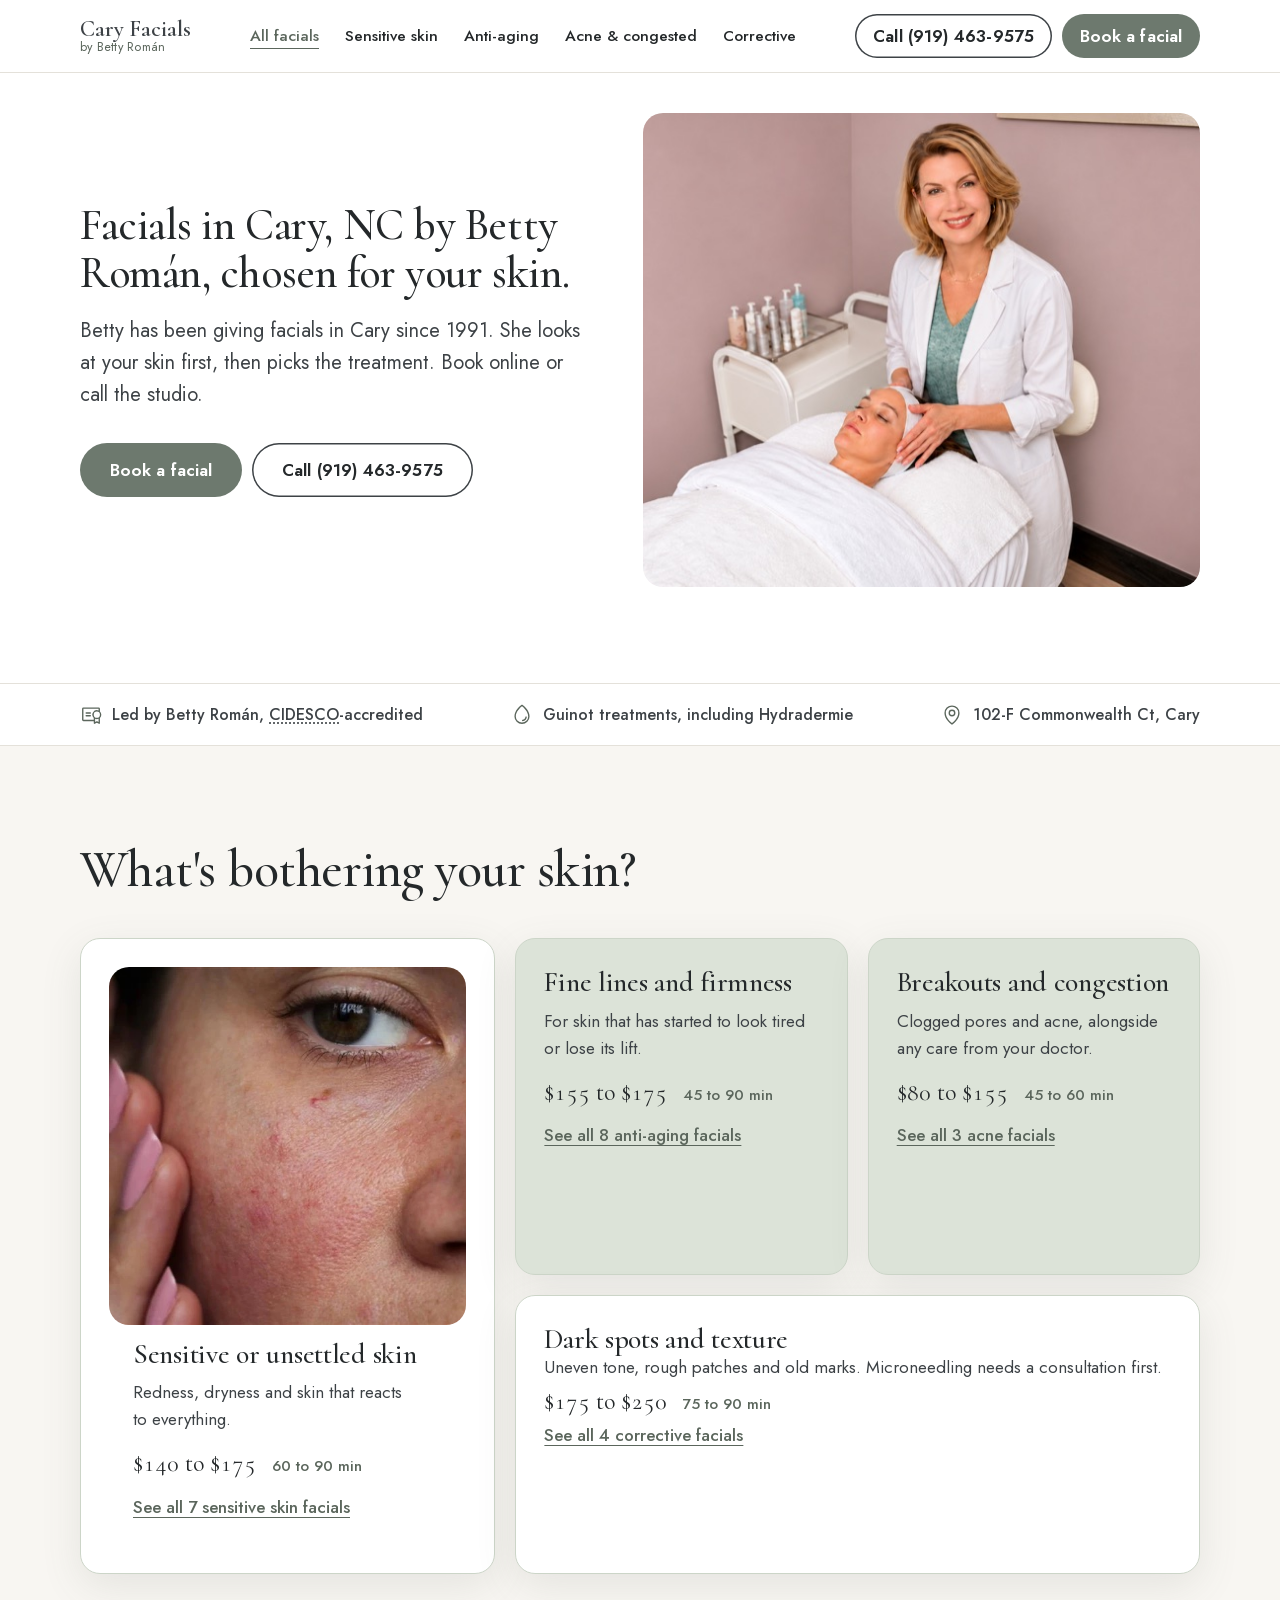
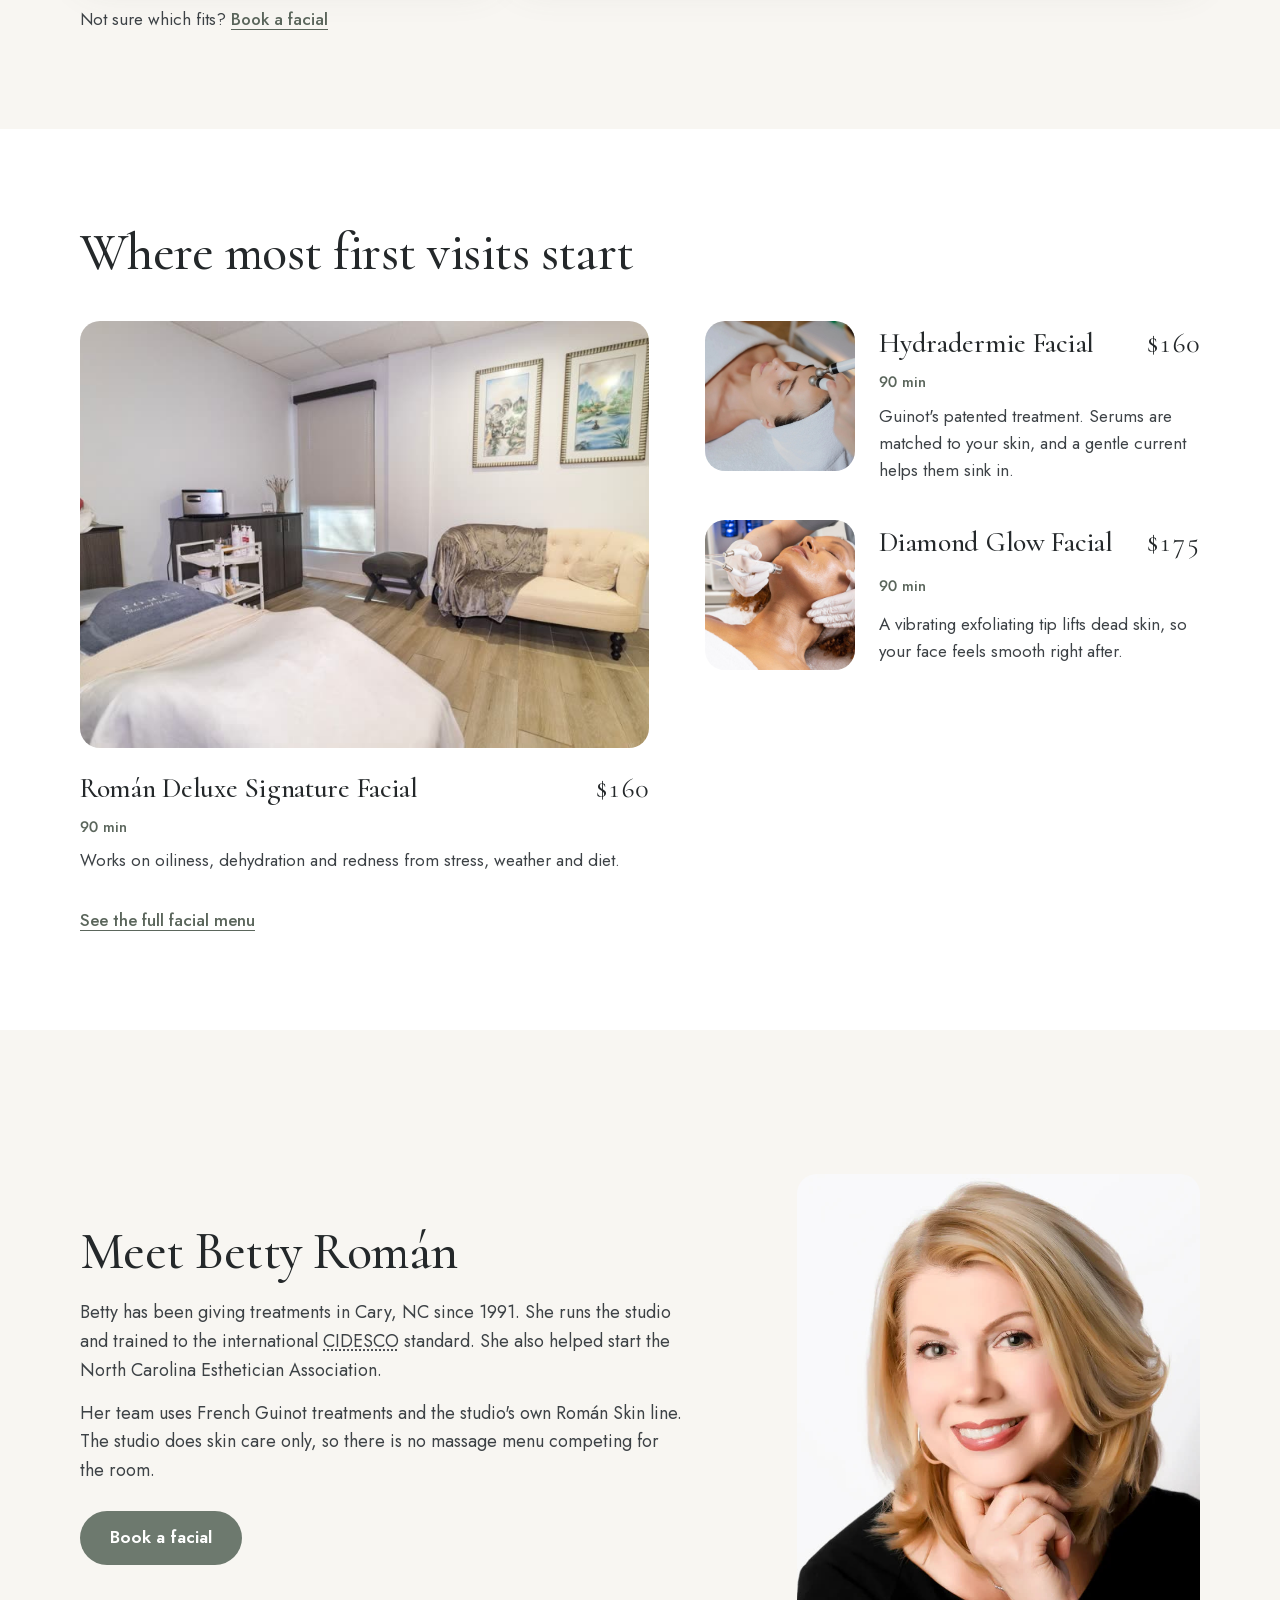
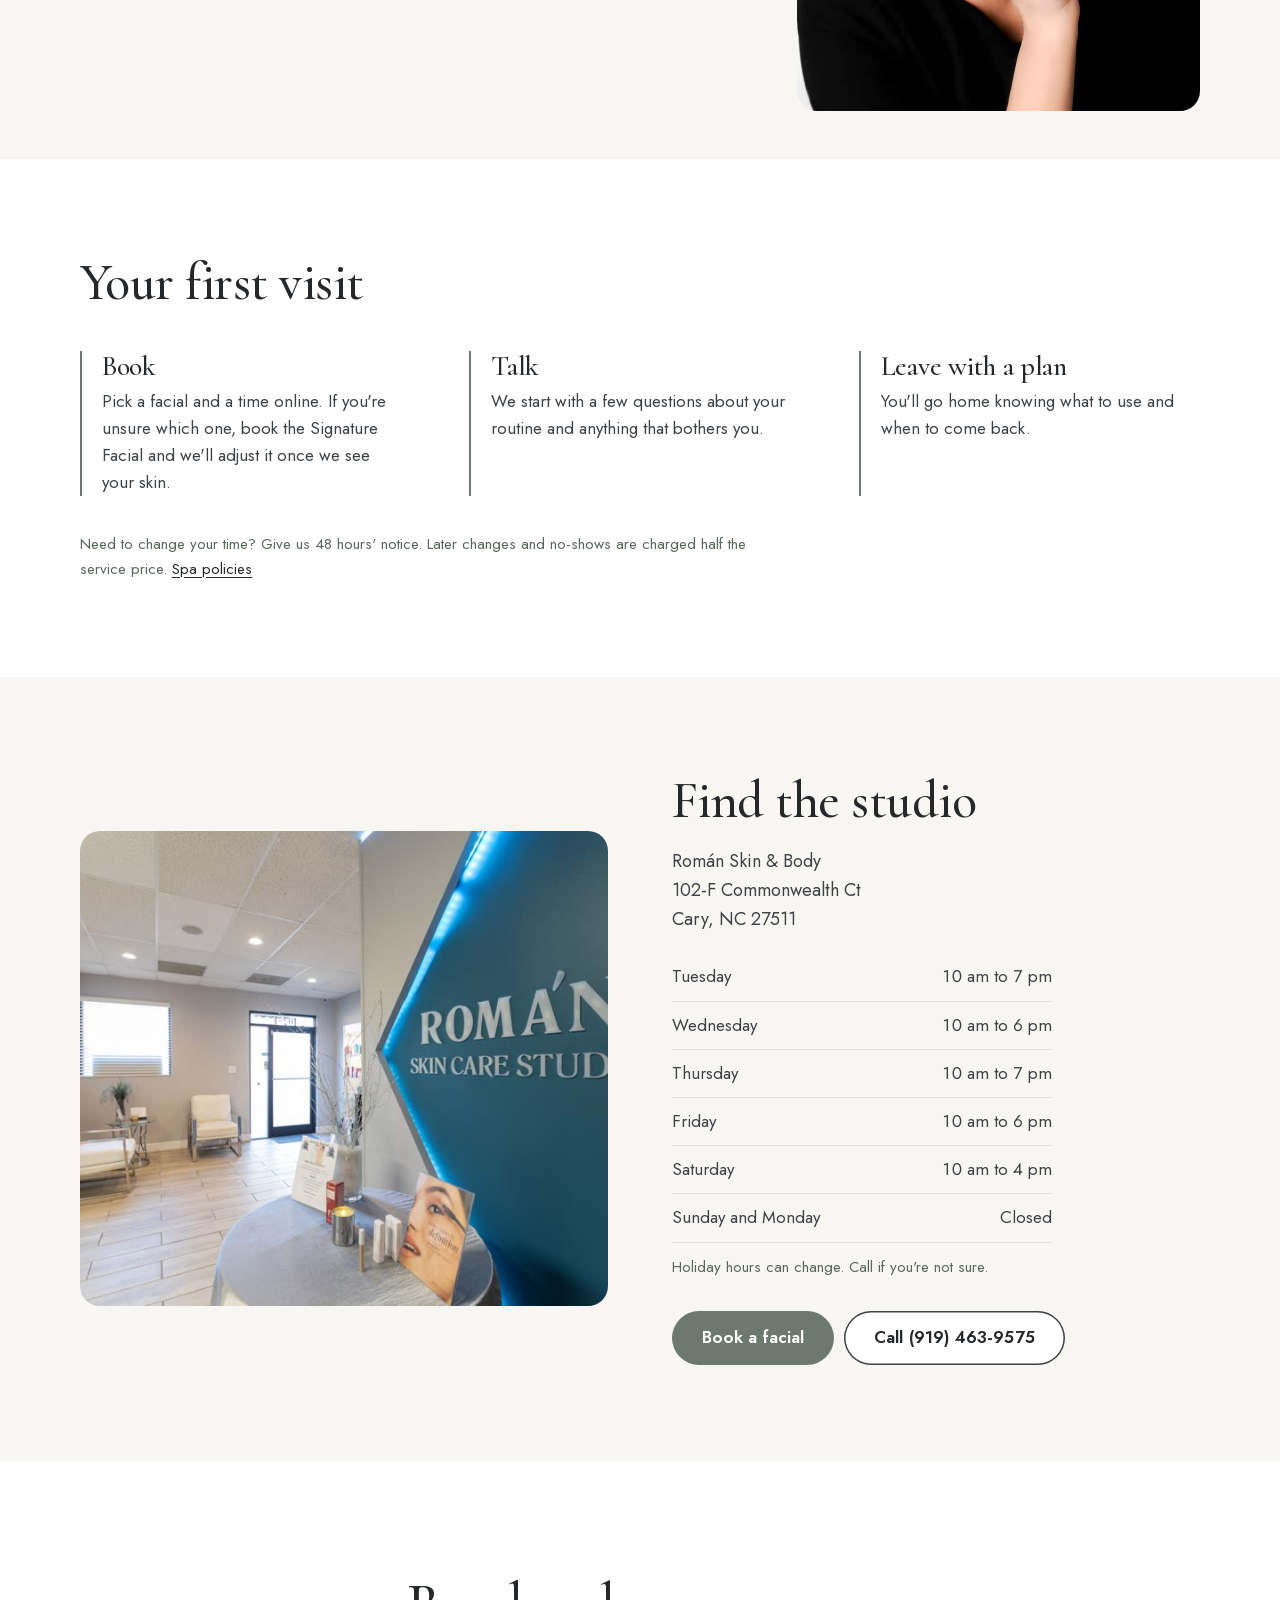
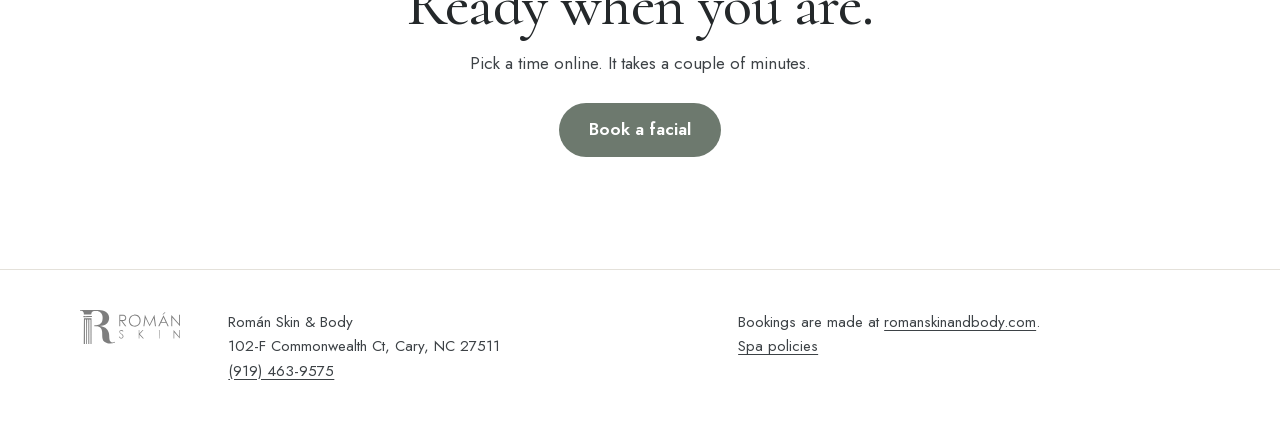
==== commit ed5feaec: "Mention Betty giving treatments in Cary, NC since 1991 Co-Authored-By: Claude Opus 5.5 <noreply@anth" ====
--- a/index.html
+++ b/index.html
@@ -23,7 +23,7 @@
 <link rel="stylesheet" href="/nav.css">
 <script src="/nav.js" defer></script>
 <script>document.documentElement.classList.add("js")</script>
-<script type="application/ld+json">{"@context": "https://schema.org", "@graph": [{"@type": "WebSite", "@id": "https://caryfacials.com/#website", "name": "Cary Facials by Betty Román", "alternateName": "Cary Facials", "url": "https://caryfacials.com/", "publisher": {"@id": "https://caryfacials.com/#spa"}}, {"@type": "Person", "@id": "https://caryfacials.com/#betty", "name": "Betty Román", "jobTitle": "Founder and esthetician", "image": "https://caryfacials.com/img/betty-roman-800.jpg", "worksFor": {"@id": "https://caryfacials.com/#spa"}}]}</script>
+<script type="application/ld+json">{"@context": "https://schema.org", "@graph": [{"@type": "WebSite", "@id": "https://caryfacials.com/#website", "name": "Cary Facials by Betty Román", "alternateName": "Cary Facials", "url": "https://caryfacials.com/", "publisher": {"@id": "https://caryfacials.com/#spa"}}, {"@type": "Person", "@id": "https://caryfacials.com/#betty", "name": "Betty Román", "jobTitle": "Founder and esthetician", "description": "Esthetician giving facials and skin treatments in Cary, NC since 1991.", "image": "https://caryfacials.com/img/betty-roman-800.jpg", "worksFor": {"@id": "https://caryfacials.com/#spa"}}]}</script>
 <script type="application/ld+json">{"@context": "https://schema.org", "@type": "DaySpa", "@id": "https://caryfacials.com/#spa", "name": "Román Skin & Body", "url": "https://www.romanskinandbody.com/", "telephone": "+1-919-463-9575", "image": "https://caryfacials.com/img/studio-entrance-1600.jpg", "address": {"@type": "PostalAddress", "streetAddress": "102-F Commonwealth Ct", "addressLocality": "Cary", "addressRegion": "NC", "postalCode": "27511", "addressCountry": "US"}, "openingHoursSpecification": [{"@type": "OpeningHoursSpecification", "dayOfWeek": "Tuesday", "opens": "10:00", "closes": "19:00"}, {"@type": "OpeningHoursSpecification", "dayOfWeek": "Wednesday", "opens": "10:00", "closes": "18:00"}, {"@type": "OpeningHoursSpecification", "dayOfWeek": "Thursday", "opens": "10:00", "closes": "19:00"}, {"@type": "OpeningHoursSpecification", "dayOfWeek": "Friday", "opens": "10:00", "closes": "18:00"}, {"@type": "OpeningHoursSpecification", "dayOfWeek": "Saturday", "opens": "10:00", "closes": "16:00"}], "priceRange": "$80–$250", "hasMap": "https://www.google.com/maps/search/?api=1&query=Rom%C3%A1n+Skin+%26+Body%2C+102-F+Commonwealth+Ct%2C+Cary%2C+NC+27511", "sameAs": ["https://www.facebook.com/romanskinandbody", "https://www.instagram.com/romanskinandbody"]}</script>
 </head>
 <body>
@@ -62,7 +62,7 @@
     </div>
     <div class="hero-copy rise rise-2">
       <h1>Facials in Cary, NC by Betty Román, chosen for your skin.</h1>
-      <p class="lede">Betty looks at your skin first, then picks the treatment. Book online or call the studio.</p>
+      <p class="lede">Betty has been giving facials in Cary since 1991. She looks at your skin first, then picks the treatment. Book online or call the studio.</p>
       <div class="actions">
         <a class="pill pill-olive pill-lg" href="https://www.romanskinandbody.com/pages/book-appointment?utm_source=caryfacials.com&amp;utm_medium=referral" data-book="hero">Book a facial</a>
         <a class="pill pill-line pill-lg" href="tel:+19194639575" data-call="hero"><span class="call-long">Call (919) 463-9575</span><span class="call-short">Call</span></a>
@@ -154,7 +154,7 @@
     </div>
     <div class="betty-copy">
       <h2 id="betty-h">Meet Betty Román</h2>
-      <p>Betty runs the studio and trained to the international <span class="tip" tabindex="0">CIDESCO<span class="tip-text" role="tooltip">CIDESCO is the international esthetics body. Its diploma is among the most rigorous skincare qualifications in the world.</span></span> standard. She also helped start the North Carolina Esthetician Association.</p>
+      <p>Betty has been giving treatments in Cary, NC since 1991. She runs the studio and trained to the international <span class="tip" tabindex="0">CIDESCO<span class="tip-text" role="tooltip">CIDESCO is the international esthetics body. Its diploma is among the most rigorous skincare qualifications in the world.</span></span> standard. She also helped start the North Carolina Esthetician Association.</p>
       <p>Her team uses French Guinot treatments and the studio's own Román Skin line. The studio does skin care only, so there is no massage menu competing for the room.</p>
       <a class="pill pill-olive pill-lg" href="https://www.romanskinandbody.com/pages/book-appointment?utm_source=caryfacials.com&amp;utm_medium=referral" data-book="betty">Book a facial</a>
     </div>
--- a/style.css
+++ b/style.css
@@ -288,7 +288,7 @@
 
   .needs { grid-template-columns: 1.25fr 1fr 1fr; grid-template-rows: auto auto; gap: 20px; }
   .need-photo { grid-column: 1; grid-row: 1 / span 2; }
-  .need-photo img { aspect-ratio: auto; flex: 1; min-height: 260px; }
+  .need-photo img { aspect-ratio: auto; flex: 1; min-height: 260px; border-radius: var(--r); }
   .need-photo { display: flex; flex-direction: column; }
   .need-wide { grid-column: 2 / span 2; grid-row: 2; }
   .need { padding: 28px; }
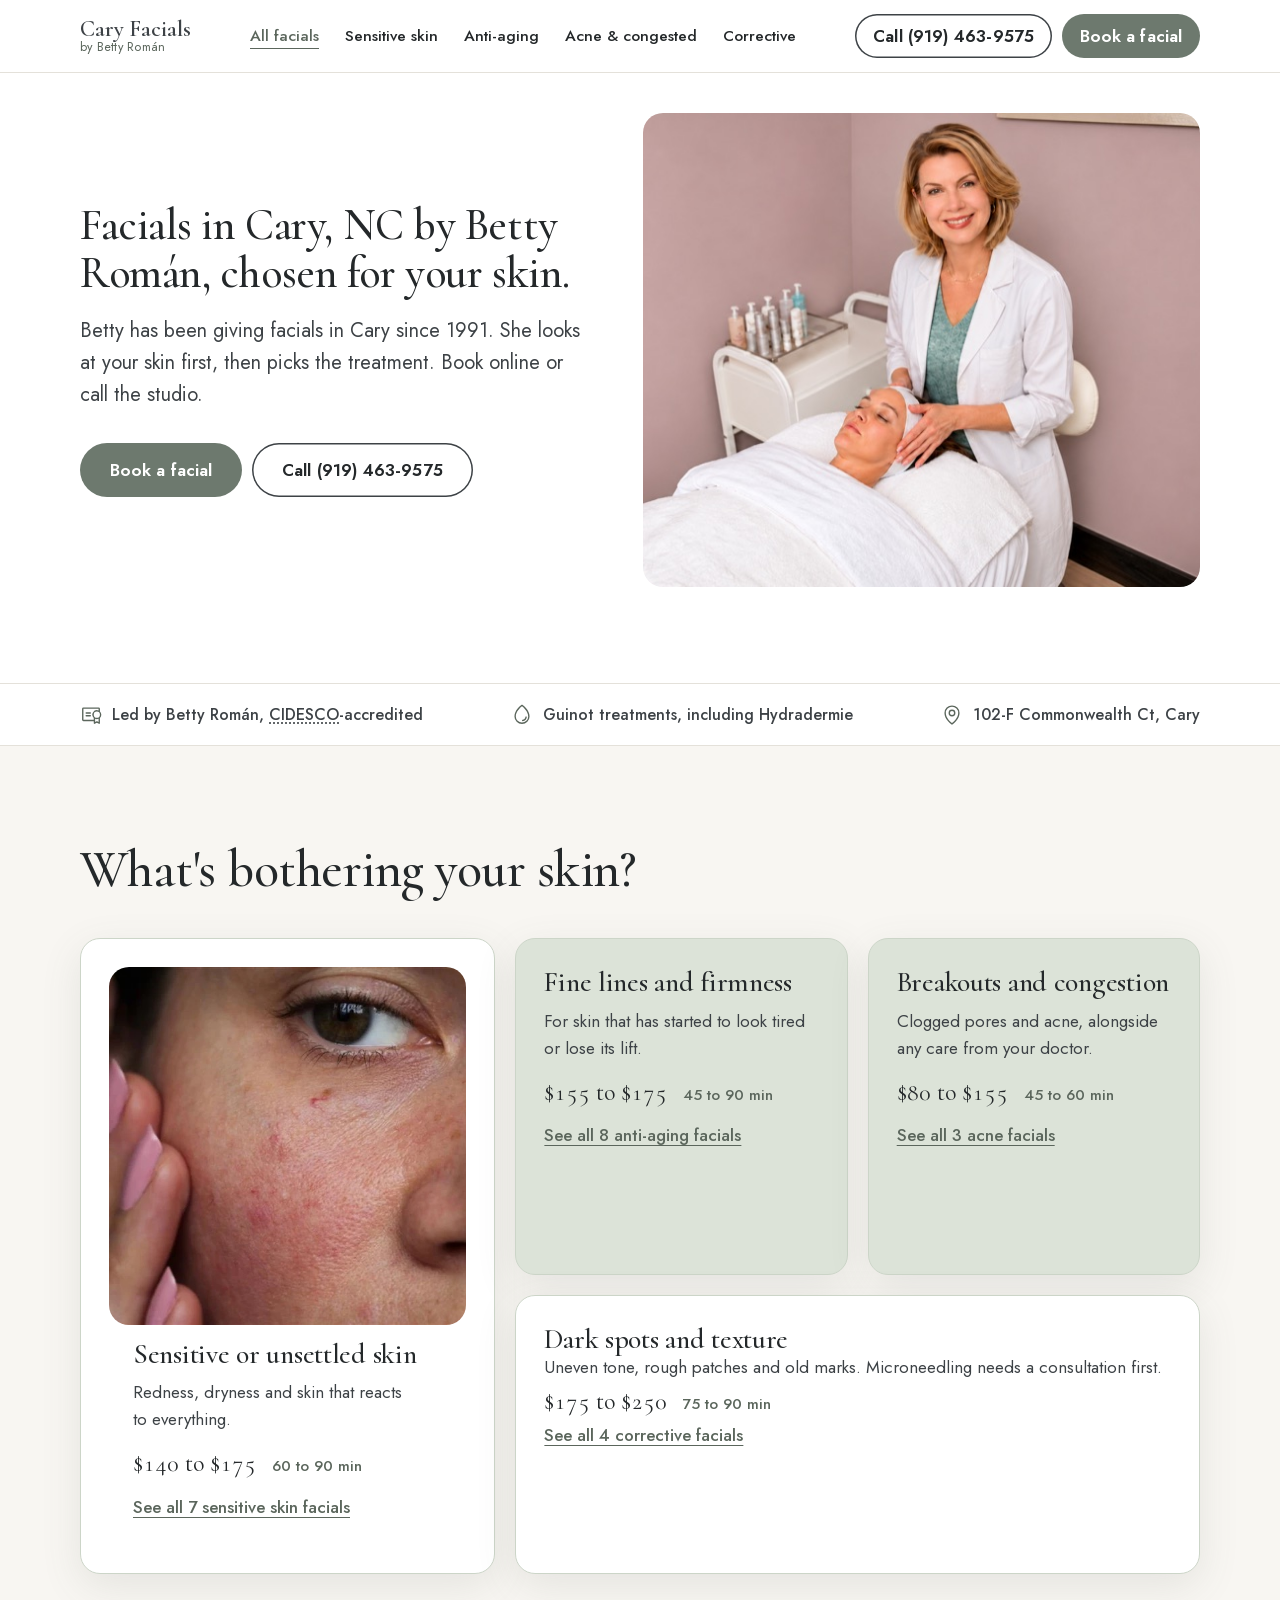
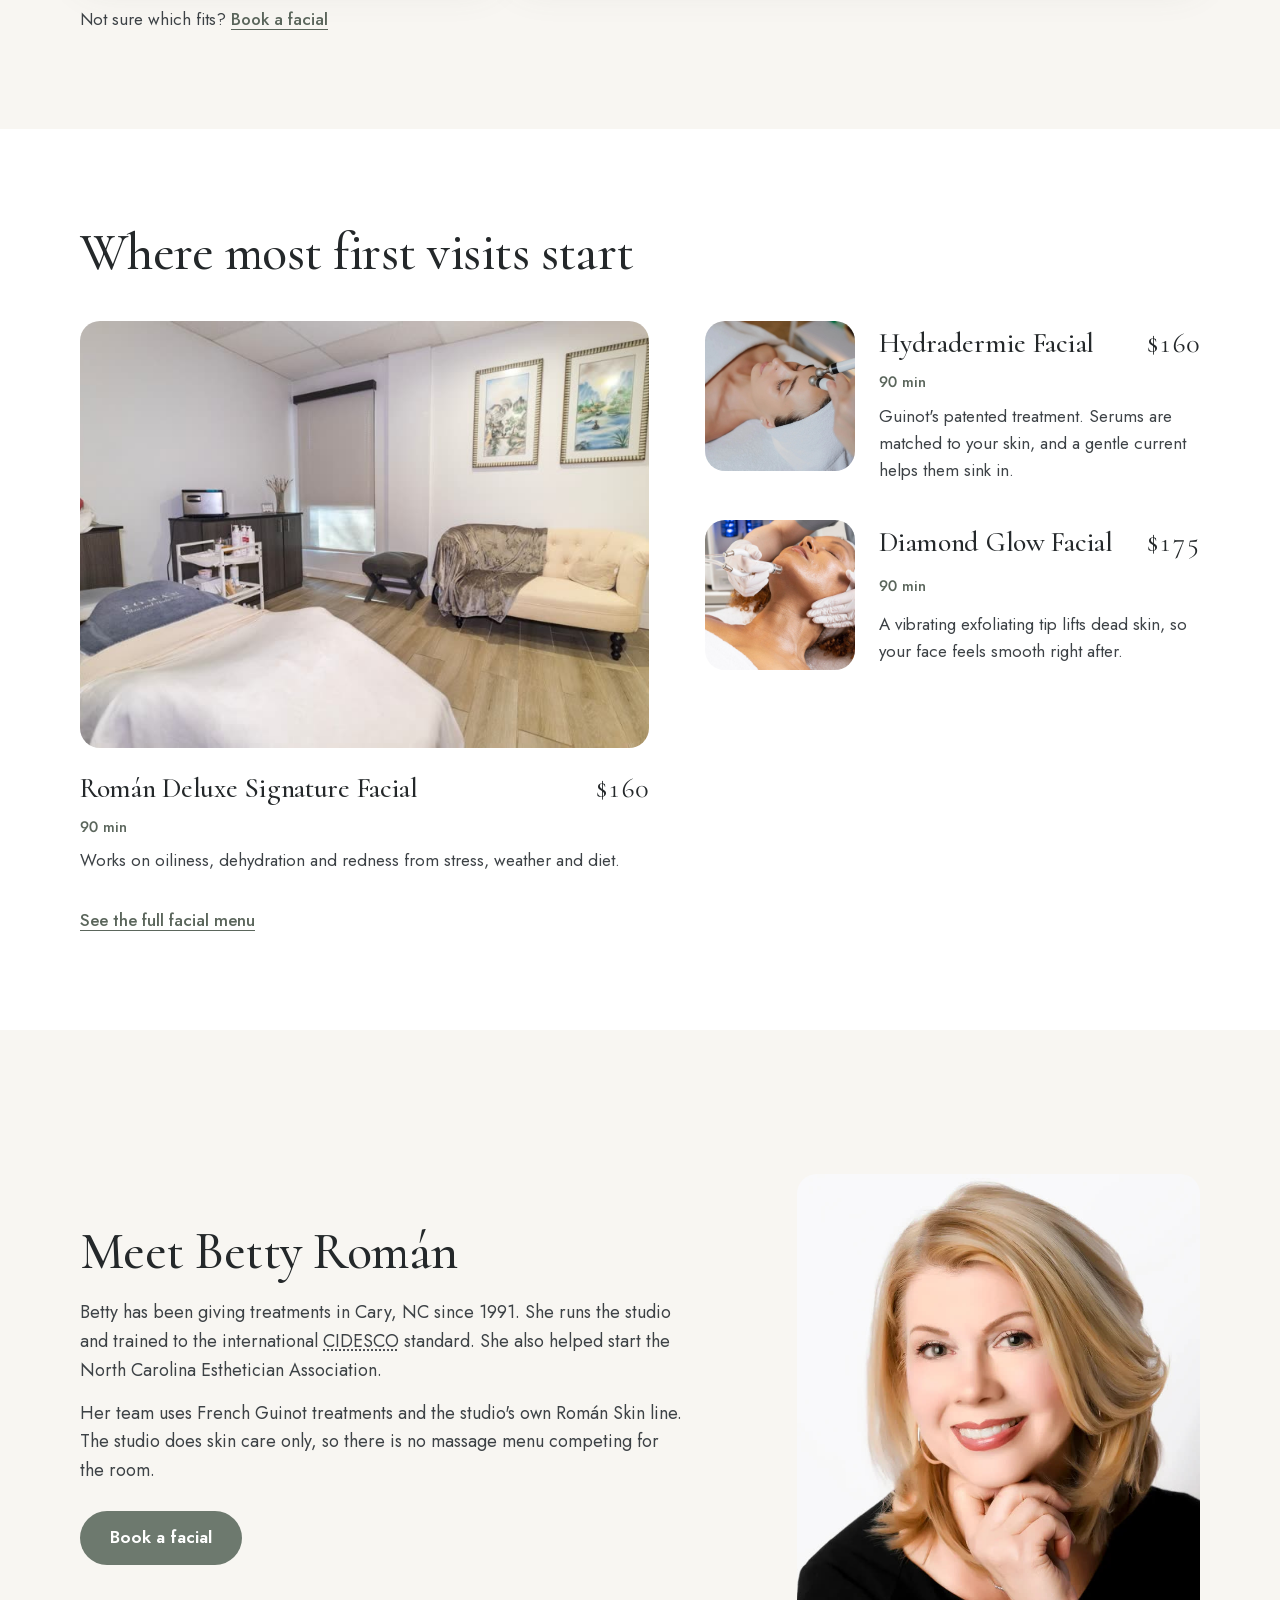
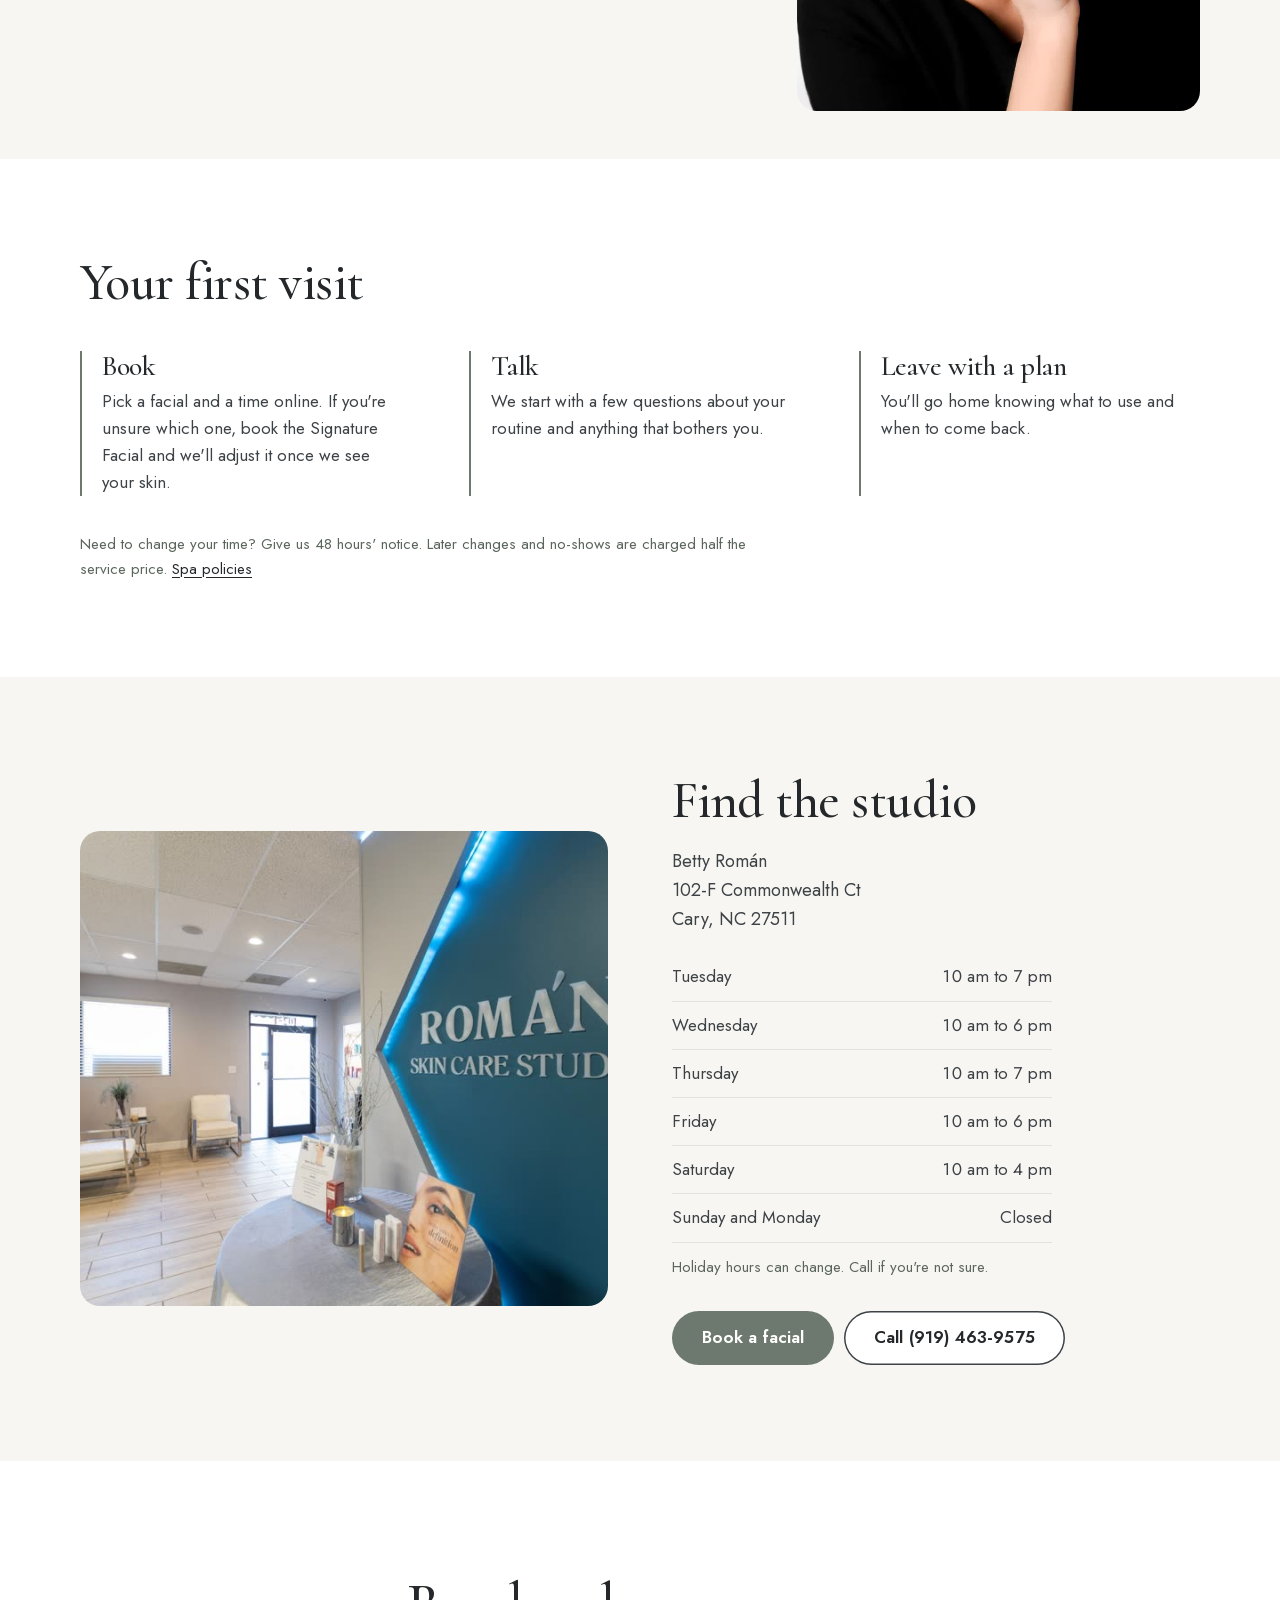
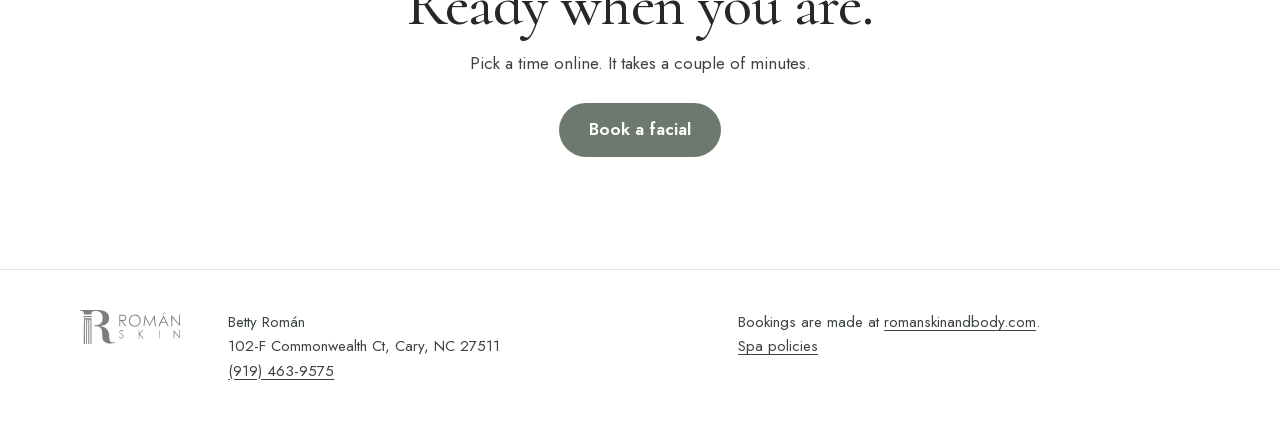
==== commit 631a1ea7: "Body and footer copy: Betty Román instead of Román Skin & Body Co-Authored-By: Claude Opus 5.5 <nore" ====
--- a/index.html
+++ b/index.html
@@ -5,14 +5,14 @@
 <script async src="https://www.googletagmanager.com/gtag/js?id=G-Q53BD5KMHZ"></script>
 <script>window.dataLayer=window.dataLayer||[];function gtag(){dataLayer.push(arguments);}gtag("js",new Date());gtag("config","G-Q53BD5KMHZ");</script>
 <meta name="viewport" content="width=device-width, initial-scale=1, viewport-fit=cover">
-<title>Facials in Cary, NC | Cary Facials</title>
-<meta name="description" content="20 professional facials in Cary, NC for sensitive skin, anti-aging, acne and resurfacing. See times and prices, then book at Román Skin &amp; Body, 102-F Commonwealth Ct.">
+<title>Facials in Cary, NC | Betty Román</title>
+<meta name="description" content="20 professional facials in Cary, NC for sensitive skin, anti-aging, acne and resurfacing. See times and prices, then book with Betty Román, 102-F Commonwealth Ct.">
 <link rel="canonical" href="https://caryfacials.com/">
 <meta name="theme-color" content="#FFFFFF">
 <meta property="og:type" content="website">
 <meta property="og:site_name" content="Cary Facials by Betty Román">
-<meta property="og:title" content="Facials in Cary, NC | Cary Facials">
-<meta property="og:description" content="20 professional facials in Cary, NC for sensitive skin, anti-aging, acne and resurfacing. See times and prices, then book at Román Skin &amp; Body, 102-F Commonwealth Ct.">
+<meta property="og:title" content="Facials in Cary, NC | Betty Román">
+<meta property="og:description" content="20 professional facials in Cary, NC for sensitive skin, anti-aging, acne and resurfacing. See times and prices, then book with Betty Román, 102-F Commonwealth Ct.">
 <meta property="og:image" content="https://caryfacials.com/img/betty-facial-1600.jpg">
 <meta property="og:url" content="https://caryfacials.com/">
 <link rel="icon" href="/favicon.svg" type="image/svg+xml">
@@ -24,7 +24,7 @@
 <script src="/nav.js" defer></script>
 <script>document.documentElement.classList.add("js")</script>
 <script type="application/ld+json">{"@context": "https://schema.org", "@graph": [{"@type": "WebSite", "@id": "https://caryfacials.com/#website", "name": "Cary Facials by Betty Román", "alternateName": "Cary Facials", "url": "https://caryfacials.com/", "publisher": {"@id": "https://caryfacials.com/#spa"}}, {"@type": "Person", "@id": "https://caryfacials.com/#betty", "name": "Betty Román", "jobTitle": "Founder and esthetician", "description": "Esthetician giving facials and skin treatments in Cary, NC since 1991.", "image": "https://caryfacials.com/img/betty-roman-800.jpg", "worksFor": {"@id": "https://caryfacials.com/#spa"}}]}</script>
-<script type="application/ld+json">{"@context": "https://schema.org", "@type": "DaySpa", "@id": "https://caryfacials.com/#spa", "name": "Román Skin & Body", "url": "https://www.romanskinandbody.com/", "telephone": "+1-919-463-9575", "image": "https://caryfacials.com/img/studio-entrance-1600.jpg", "address": {"@type": "PostalAddress", "streetAddress": "102-F Commonwealth Ct", "addressLocality": "Cary", "addressRegion": "NC", "postalCode": "27511", "addressCountry": "US"}, "openingHoursSpecification": [{"@type": "OpeningHoursSpecification", "dayOfWeek": "Tuesday", "opens": "10:00", "closes": "19:00"}, {"@type": "OpeningHoursSpecification", "dayOfWeek": "Wednesday", "opens": "10:00", "closes": "18:00"}, {"@type": "OpeningHoursSpecification", "dayOfWeek": "Thursday", "opens": "10:00", "closes": "19:00"}, {"@type": "OpeningHoursSpecification", "dayOfWeek": "Friday", "opens": "10:00", "closes": "18:00"}, {"@type": "OpeningHoursSpecification", "dayOfWeek": "Saturday", "opens": "10:00", "closes": "16:00"}], "priceRange": "$80–$250", "hasMap": "https://www.google.com/maps/search/?api=1&query=Rom%C3%A1n+Skin+%26+Body%2C+102-F+Commonwealth+Ct%2C+Cary%2C+NC+27511", "sameAs": ["https://www.facebook.com/romanskinandbody", "https://www.instagram.com/romanskinandbody"]}</script>
+<script type="application/ld+json">{"@context": "https://schema.org", "@type": "DaySpa", "@id": "https://caryfacials.com/#spa", "name": "Betty Román", "alternateName": "Román Skin & Body", "url": "https://www.romanskinandbody.com/", "telephone": "+1-919-463-9575", "image": "https://caryfacials.com/img/studio-entrance-1600.jpg", "address": {"@type": "PostalAddress", "streetAddress": "102-F Commonwealth Ct", "addressLocality": "Cary", "addressRegion": "NC", "postalCode": "27511", "addressCountry": "US"}, "openingHoursSpecification": [{"@type": "OpeningHoursSpecification", "dayOfWeek": "Tuesday", "opens": "10:00", "closes": "19:00"}, {"@type": "OpeningHoursSpecification", "dayOfWeek": "Wednesday", "opens": "10:00", "closes": "18:00"}, {"@type": "OpeningHoursSpecification", "dayOfWeek": "Thursday", "opens": "10:00", "closes": "19:00"}, {"@type": "OpeningHoursSpecification", "dayOfWeek": "Friday", "opens": "10:00", "closes": "18:00"}, {"@type": "OpeningHoursSpecification", "dayOfWeek": "Saturday", "opens": "10:00", "closes": "16:00"}], "priceRange": "$80–$250", "hasMap": "https://www.google.com/maps/search/?api=1&query=Rom%C3%A1n+Skin+%26+Body%2C+102-F+Commonwealth+Ct%2C+Cary%2C+NC+27511", "sameAs": ["https://www.facebook.com/romanskinandbody", "https://www.instagram.com/romanskinandbody"]}</script>
 </head>
 <body>
 
@@ -150,7 +150,7 @@
 <section class="sec tint" aria-labelledby="betty-h">
   <div class="wrap betty">
     <div class="betty-photo reveal">
-      <img src="/img/betty-roman-800.jpg" width="900" height="1350" alt="Portrait of Betty Román, founder of Román Skin &amp; Body" loading="lazy" decoding="async">
+      <img src="/img/betty-roman-800.jpg" width="900" height="1350" alt="Portrait of Betty Román" loading="lazy" decoding="async">
     </div>
     <div class="betty-copy">
       <h2 id="betty-h">Meet Betty Román</h2>
@@ -176,11 +176,11 @@
 <section class="sec tint" aria-labelledby="visit-h">
   <div class="wrap visit">
     <div class="visit-photo reveal">
-      <img src="/img/studio-entrance-800.jpg" srcset="/img/studio-entrance-800.jpg 800w, /img/studio-entrance-1600.jpg 1600w" sizes="(min-width: 1024px) 50vw, 100vw" width="1600" height="1066" alt="Entrance to the Román Skin &amp; Body studio on Commonwealth Ct" loading="lazy" decoding="async">
+      <img src="/img/studio-entrance-800.jpg" srcset="/img/studio-entrance-800.jpg 800w, /img/studio-entrance-1600.jpg 1600w" sizes="(min-width: 1024px) 50vw, 100vw" width="1600" height="1066" alt="Entrance to Betty Román's studio on Commonwealth Ct" loading="lazy" decoding="async">
     </div>
     <div class="visit-copy">
       <h2 id="visit-h">Find the studio</h2>
-      <p class="addr"><a href="https://www.google.com/maps/search/?api=1&amp;query=Rom%C3%A1n+Skin+%26+Body%2C+102-F+Commonwealth+Ct%2C+Cary%2C+NC+27511">Román Skin &amp; Body<br>102-F Commonwealth Ct<br>Cary, NC 27511</a></p>
+      <p class="addr"><a href="https://www.google.com/maps/search/?api=1&amp;query=Rom%C3%A1n+Skin+%26+Body%2C+102-F+Commonwealth+Ct%2C+Cary%2C+NC+27511">Betty Román<br>102-F Commonwealth Ct<br>Cary, NC 27511</a></p>
       <table class="hours">
         <caption class="sr">Opening hours</caption>
         <tbody>
@@ -214,7 +214,7 @@
 <footer class="foot" id="foot">
   <div class="wrap foot-in">
     <a class="logo" href="https://www.romanskinandbody.com/"><img src="/img/roman-logo.svg" width="118" height="40" alt="Román Skin &amp; Body" loading="lazy"></a>
-    <p>Román Skin &amp; Body<br>102-F Commonwealth Ct, Cary, NC 27511<br><a href="tel:+19194639575" data-call="footer">(919) 463-9575</a></p>
+    <p>Betty Román<br>102-F Commonwealth Ct, Cary, NC 27511<br><a href="tel:+19194639575" data-call="footer">(919) 463-9575</a></p>
     <p>Bookings are made at <a href="https://www.romanskinandbody.com/pages/book-appointment?utm_source=caryfacials.com&amp;utm_medium=referral" data-book="footer">romanskinandbody.com</a>.<br><a href="https://www.romanskinandbody.com/pages/spa-policies">Spa policies</a></p>
   </div>
 </footer>
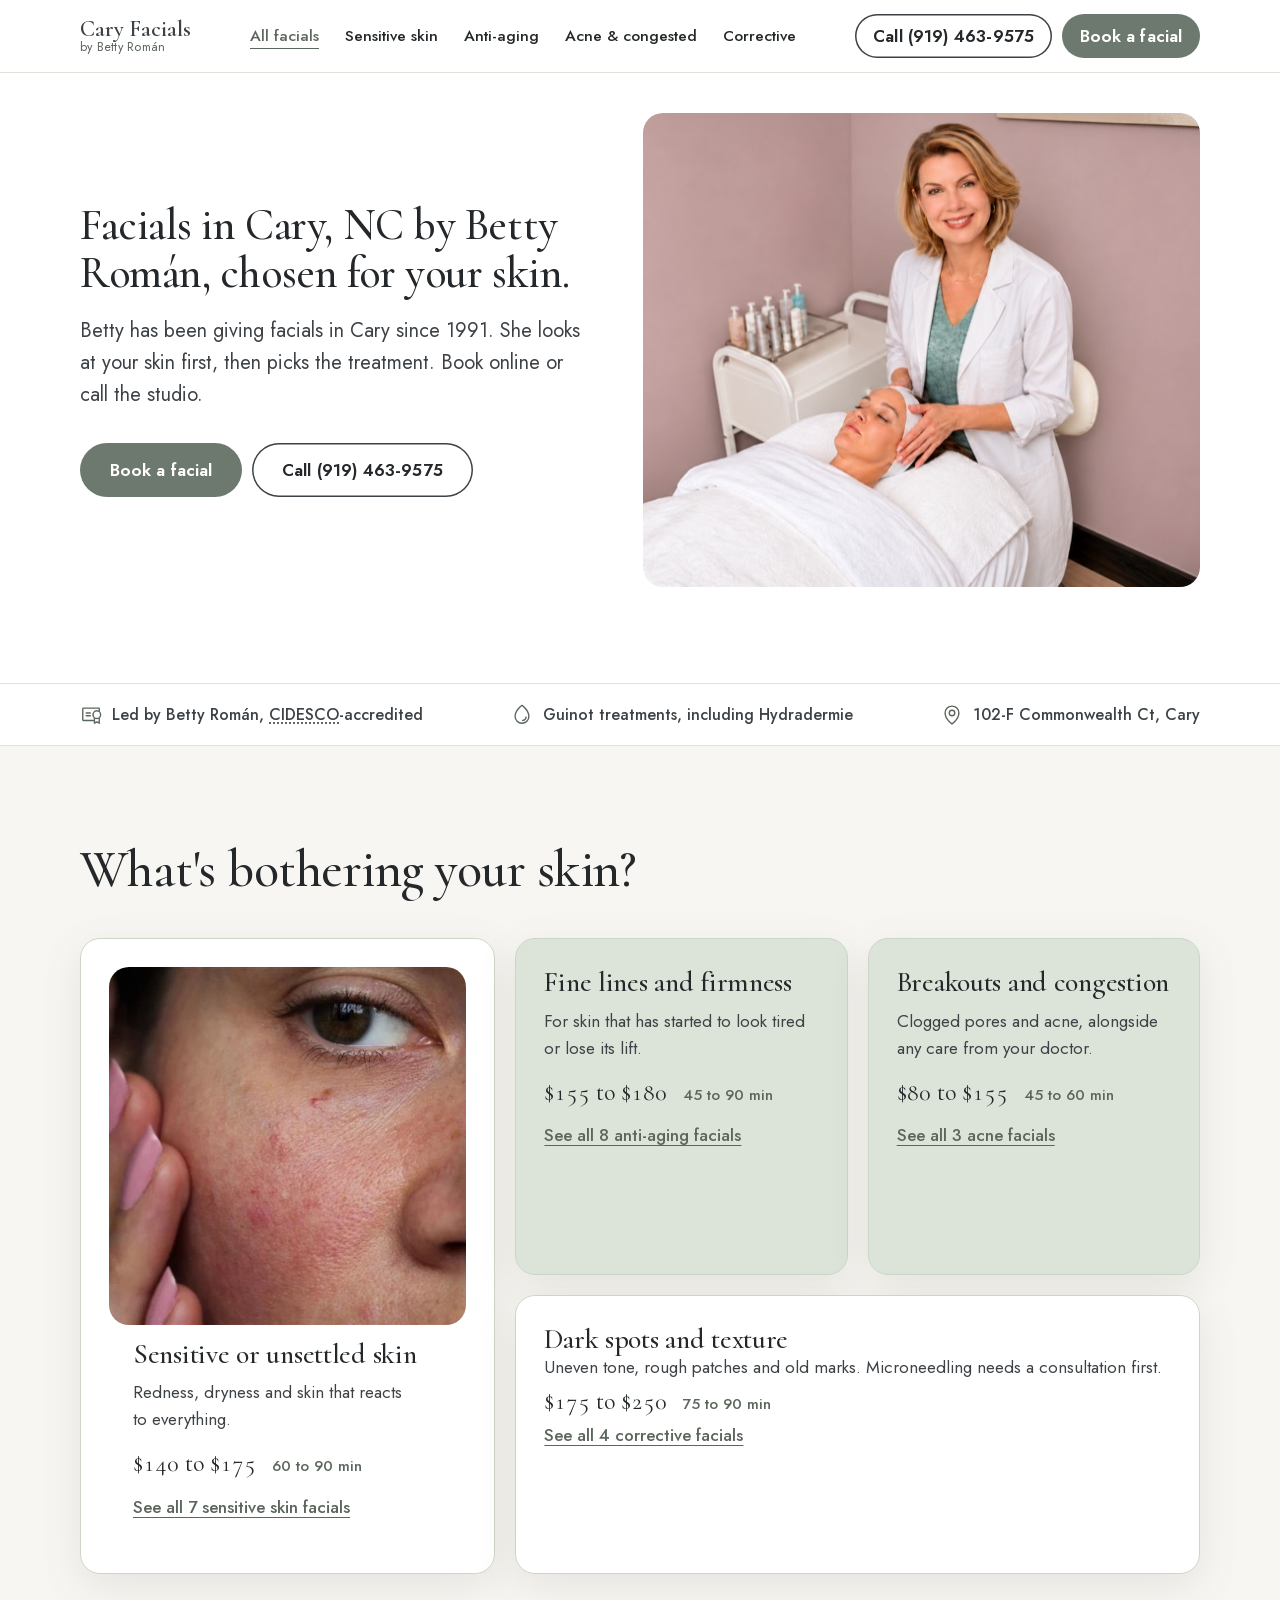
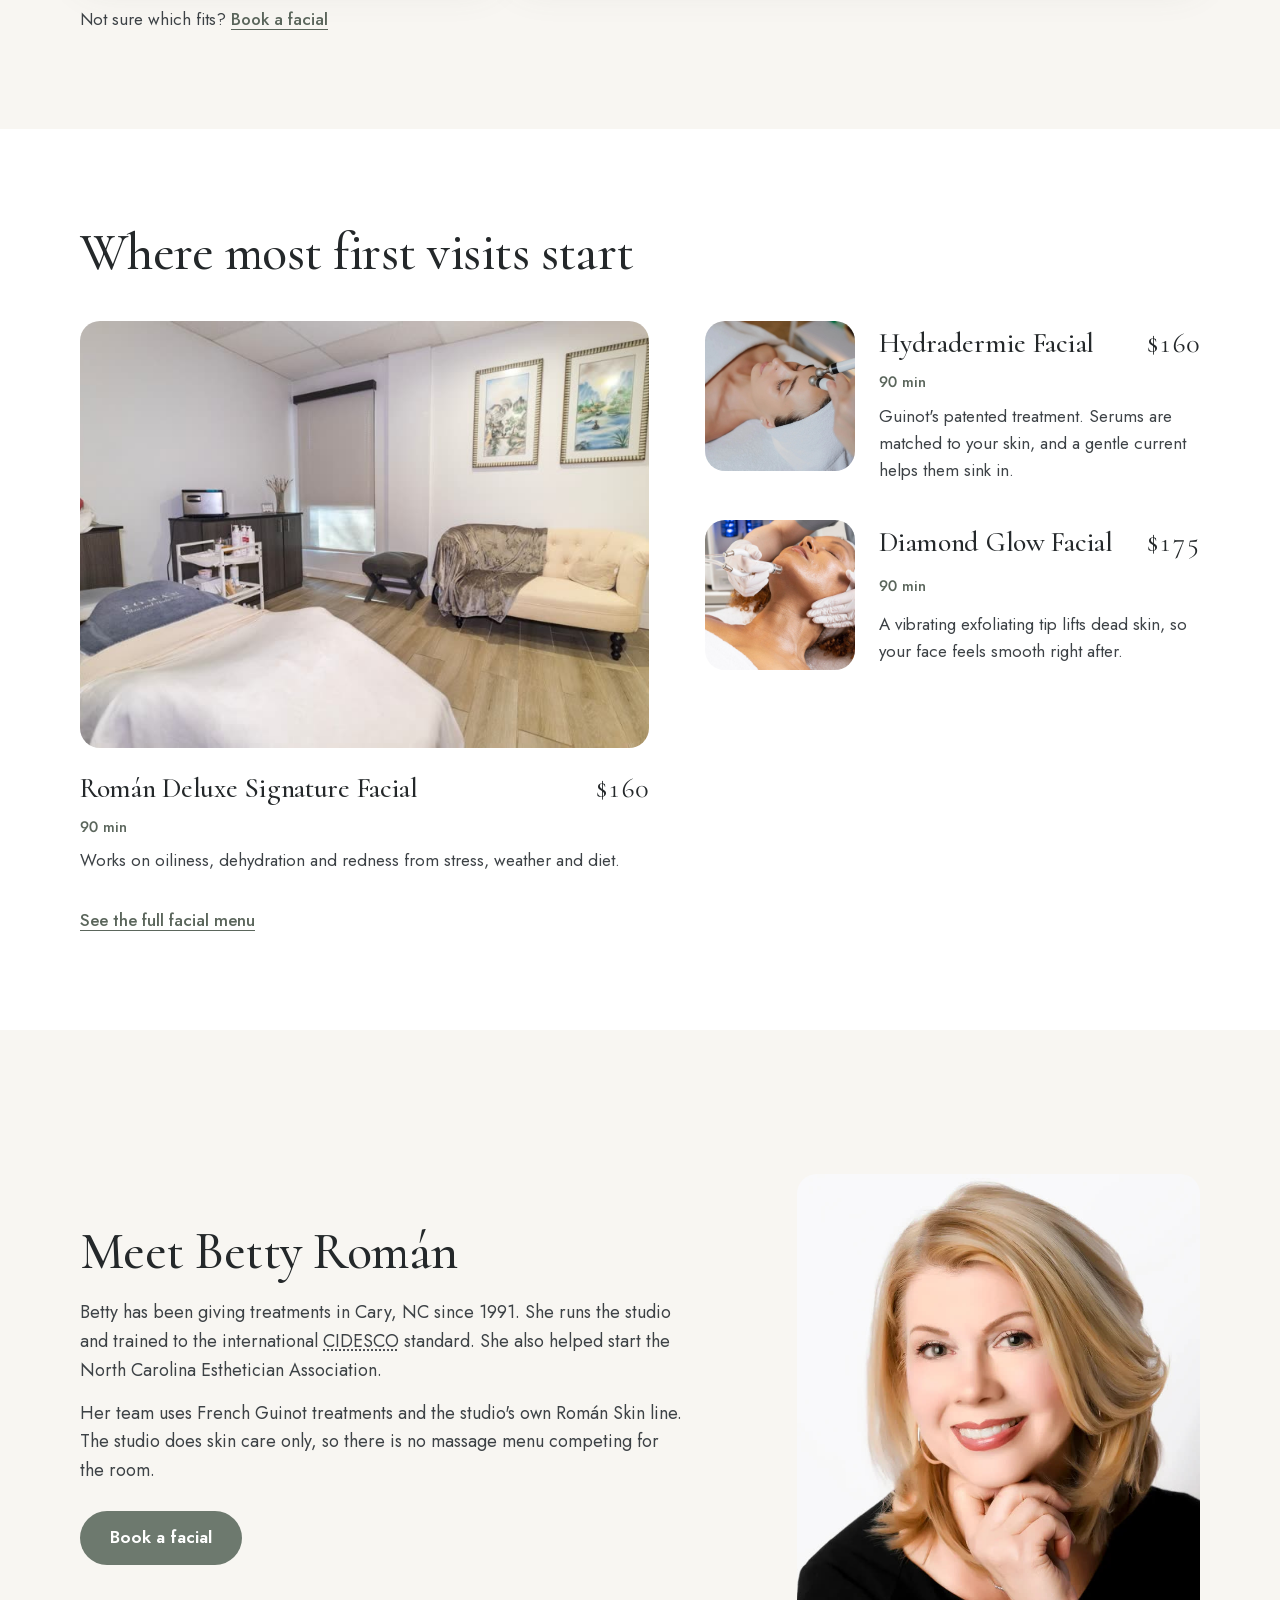
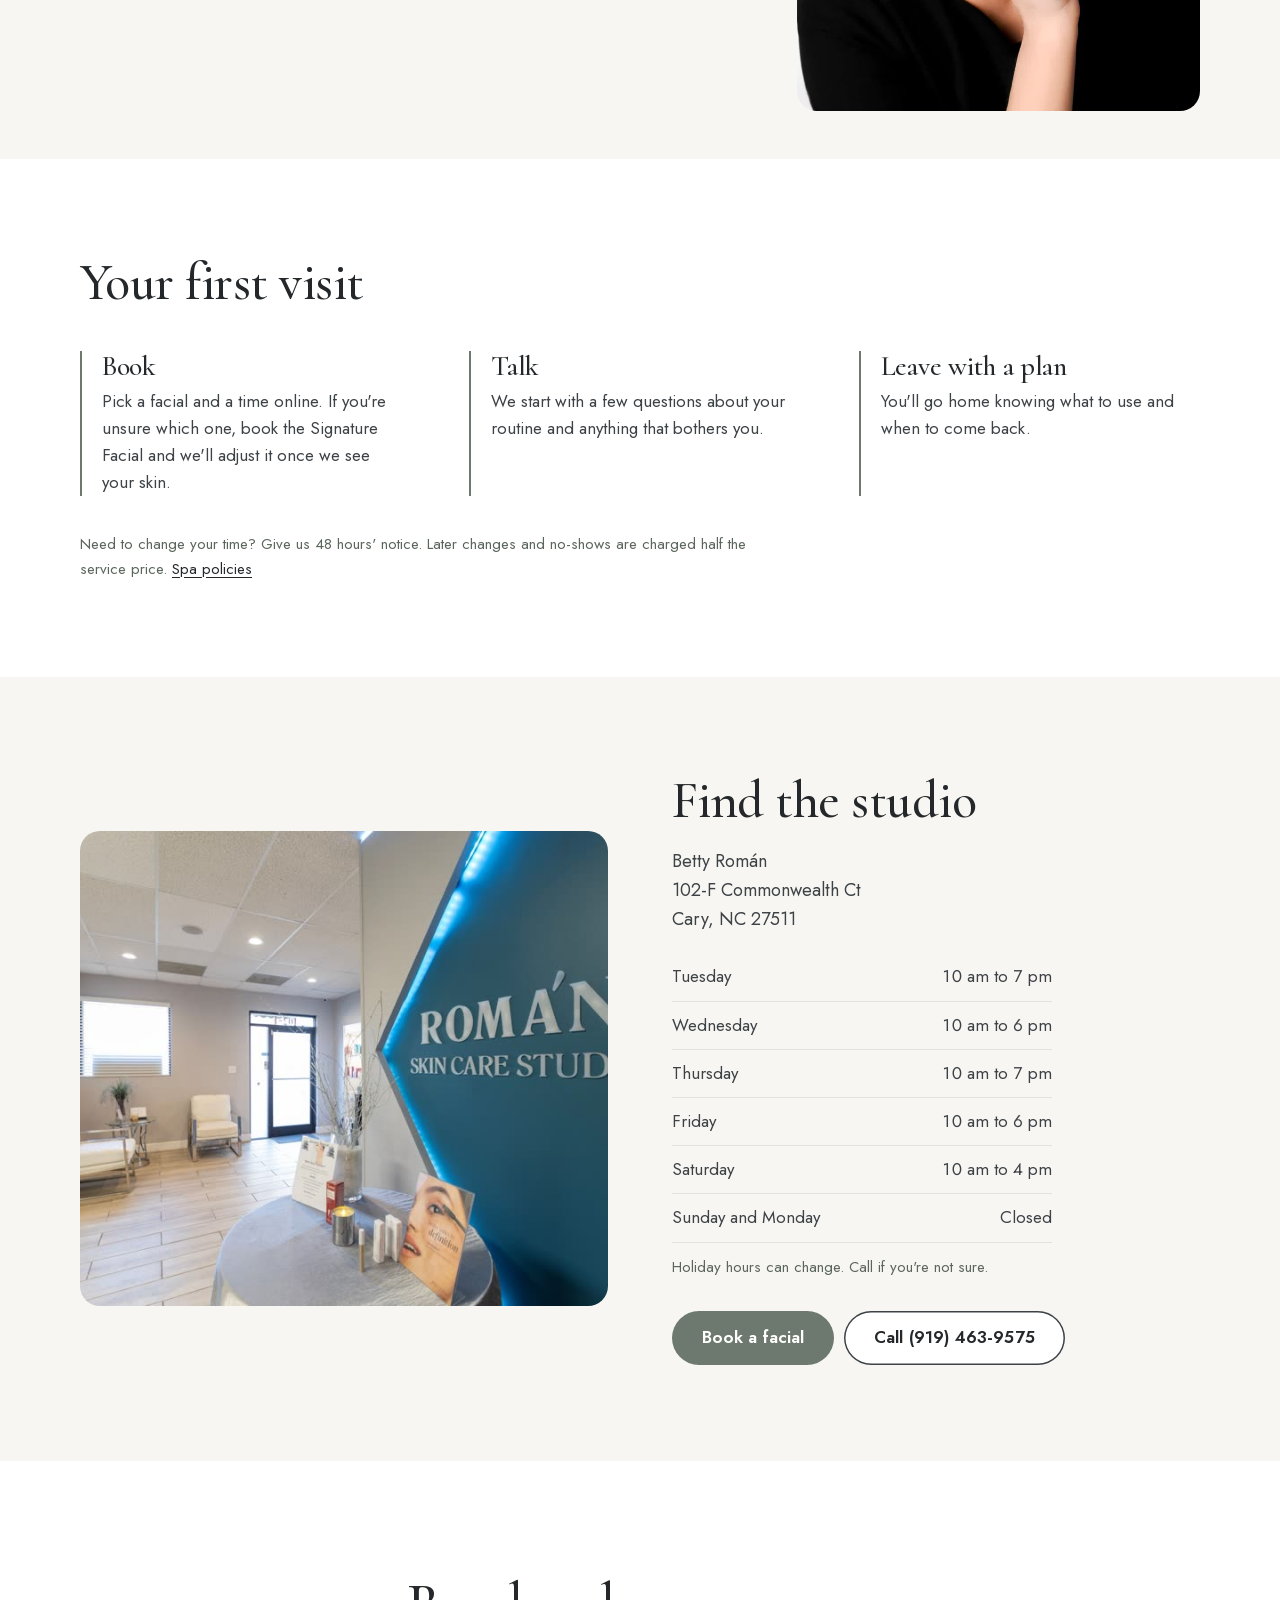
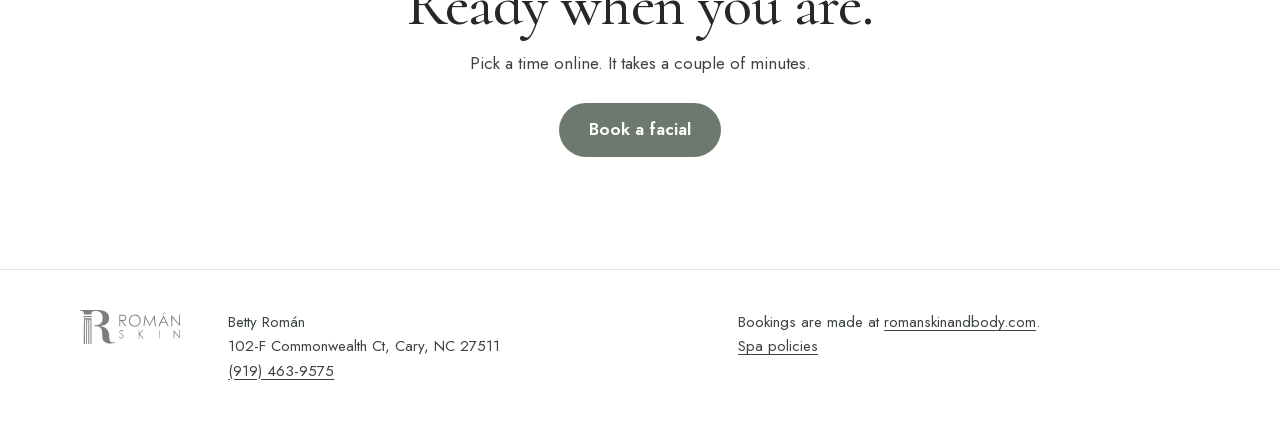
==== commit c97224e5: "Prices: anti-aging range $155-$175 -> $155-$180 (Skin Tight $180) Co-Authored-By: Claude Opus 5.5 <n" ====
--- a/index.html
+++ b/index.html
@@ -96,7 +96,7 @@
       <article class="need reveal">
         <h3>Fine lines and firmness</h3>
         <p>For skin that has started to look tired or lose its lift.</p>
-        <p class="facts">$155 to $175 <span>45 to 90 min</span></p>
+        <p class="facts">$155 to $180 <span>45 to 90 min</span></p>
           <a class="go" href="/anti-aging-facials/">See all 8 anti-aging facials</a>
       </article>
       <article class="need reveal">
